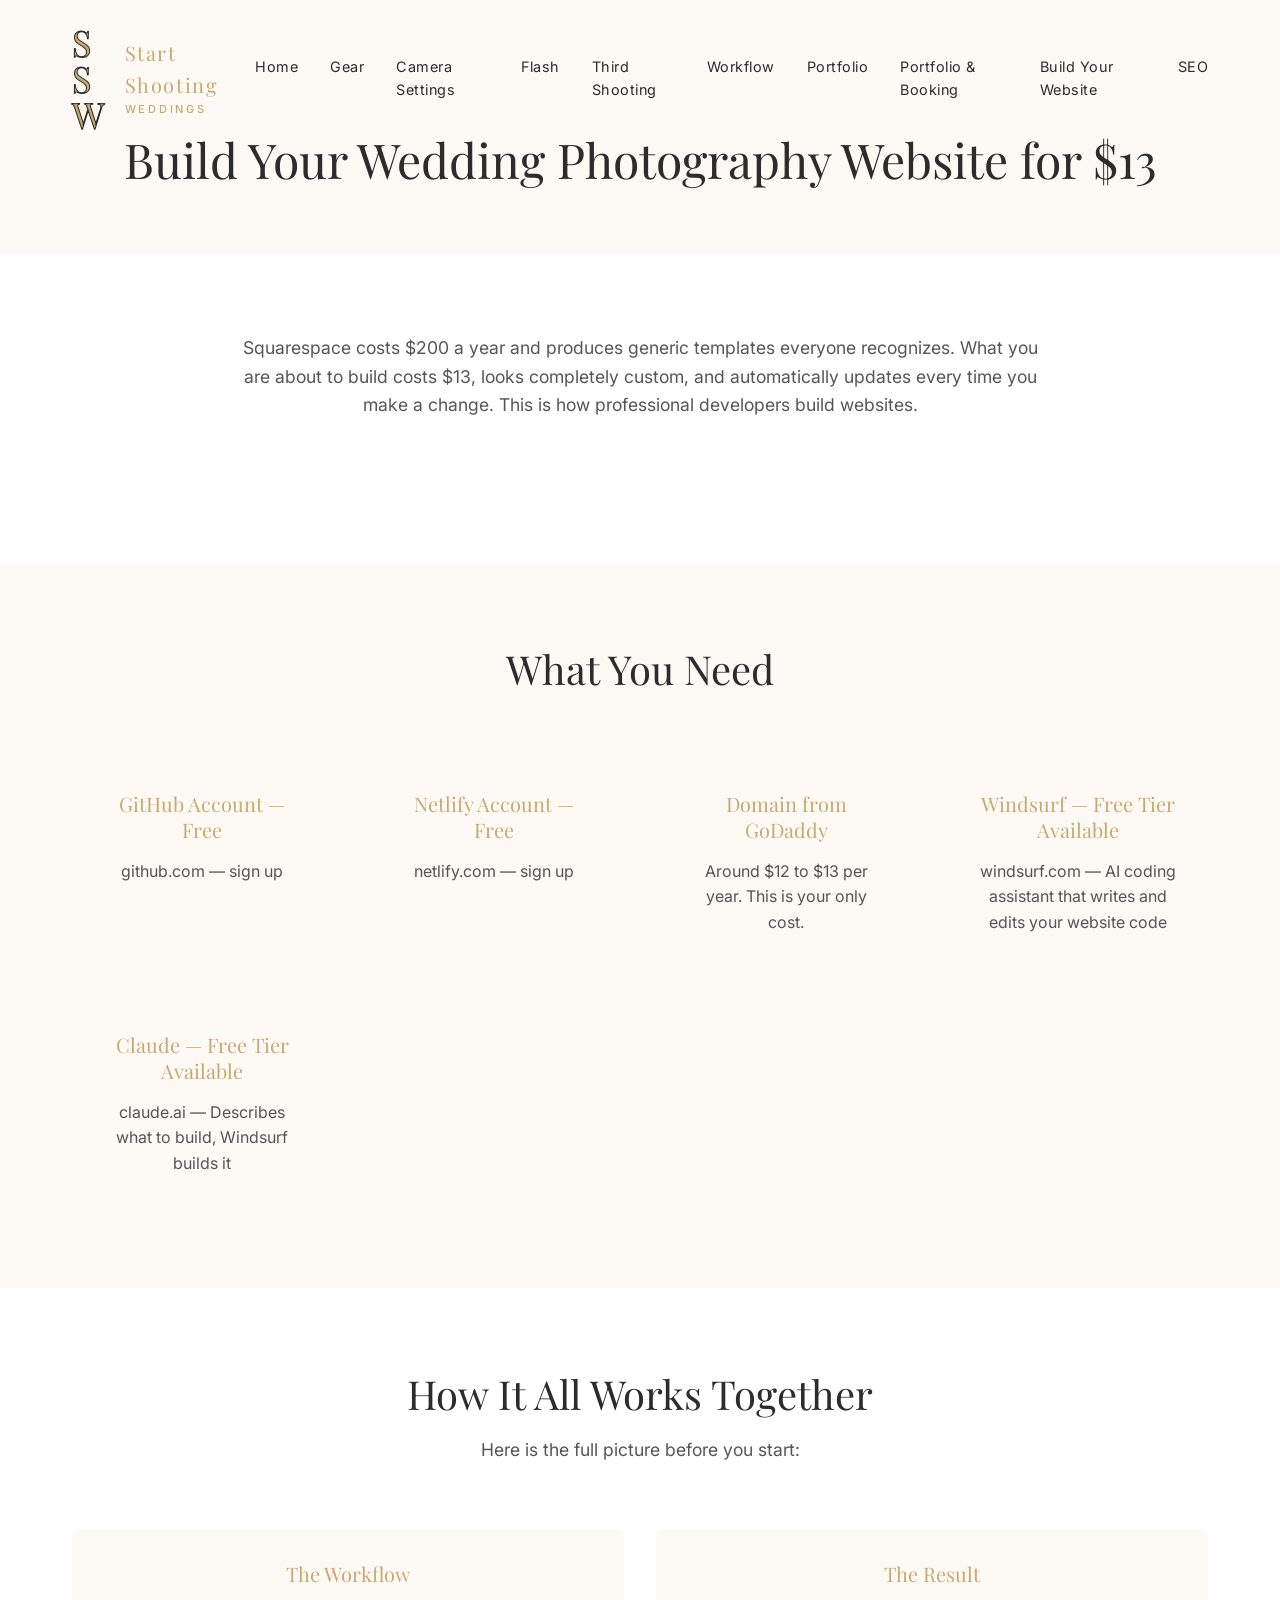
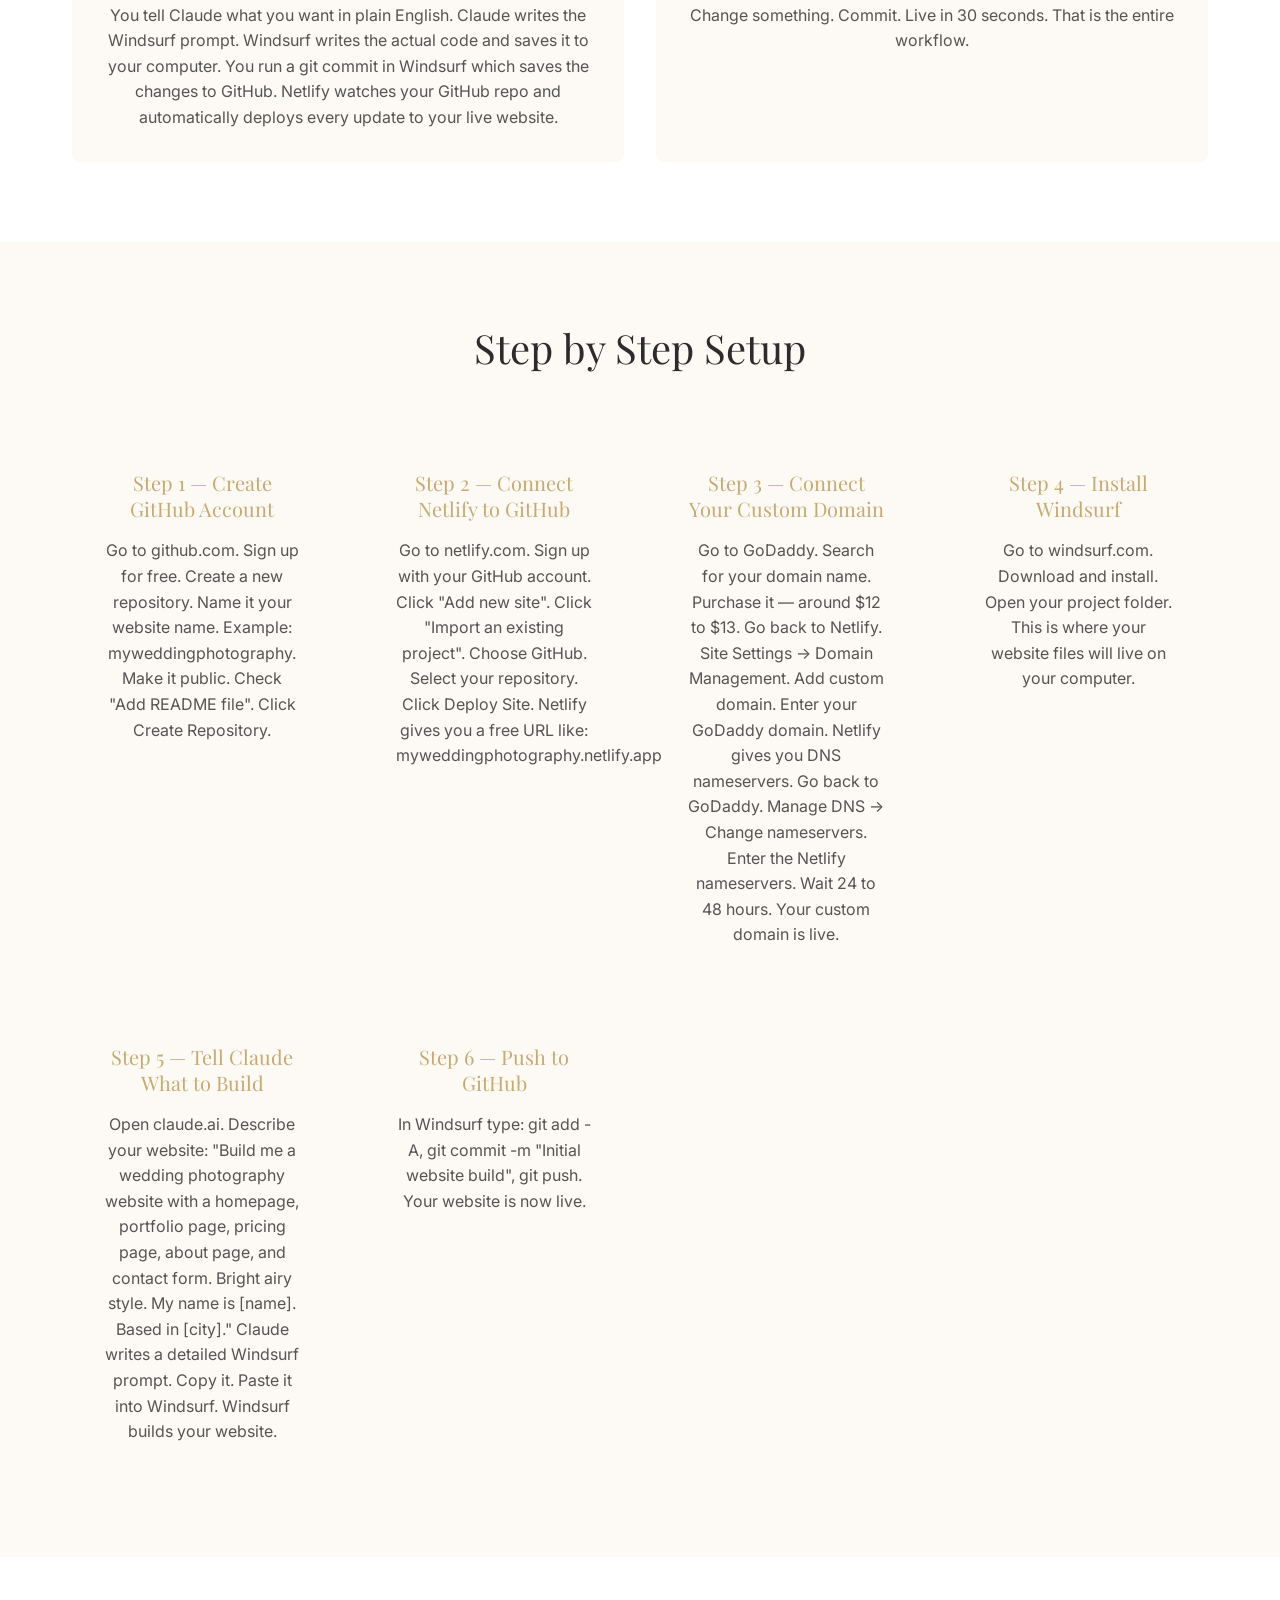
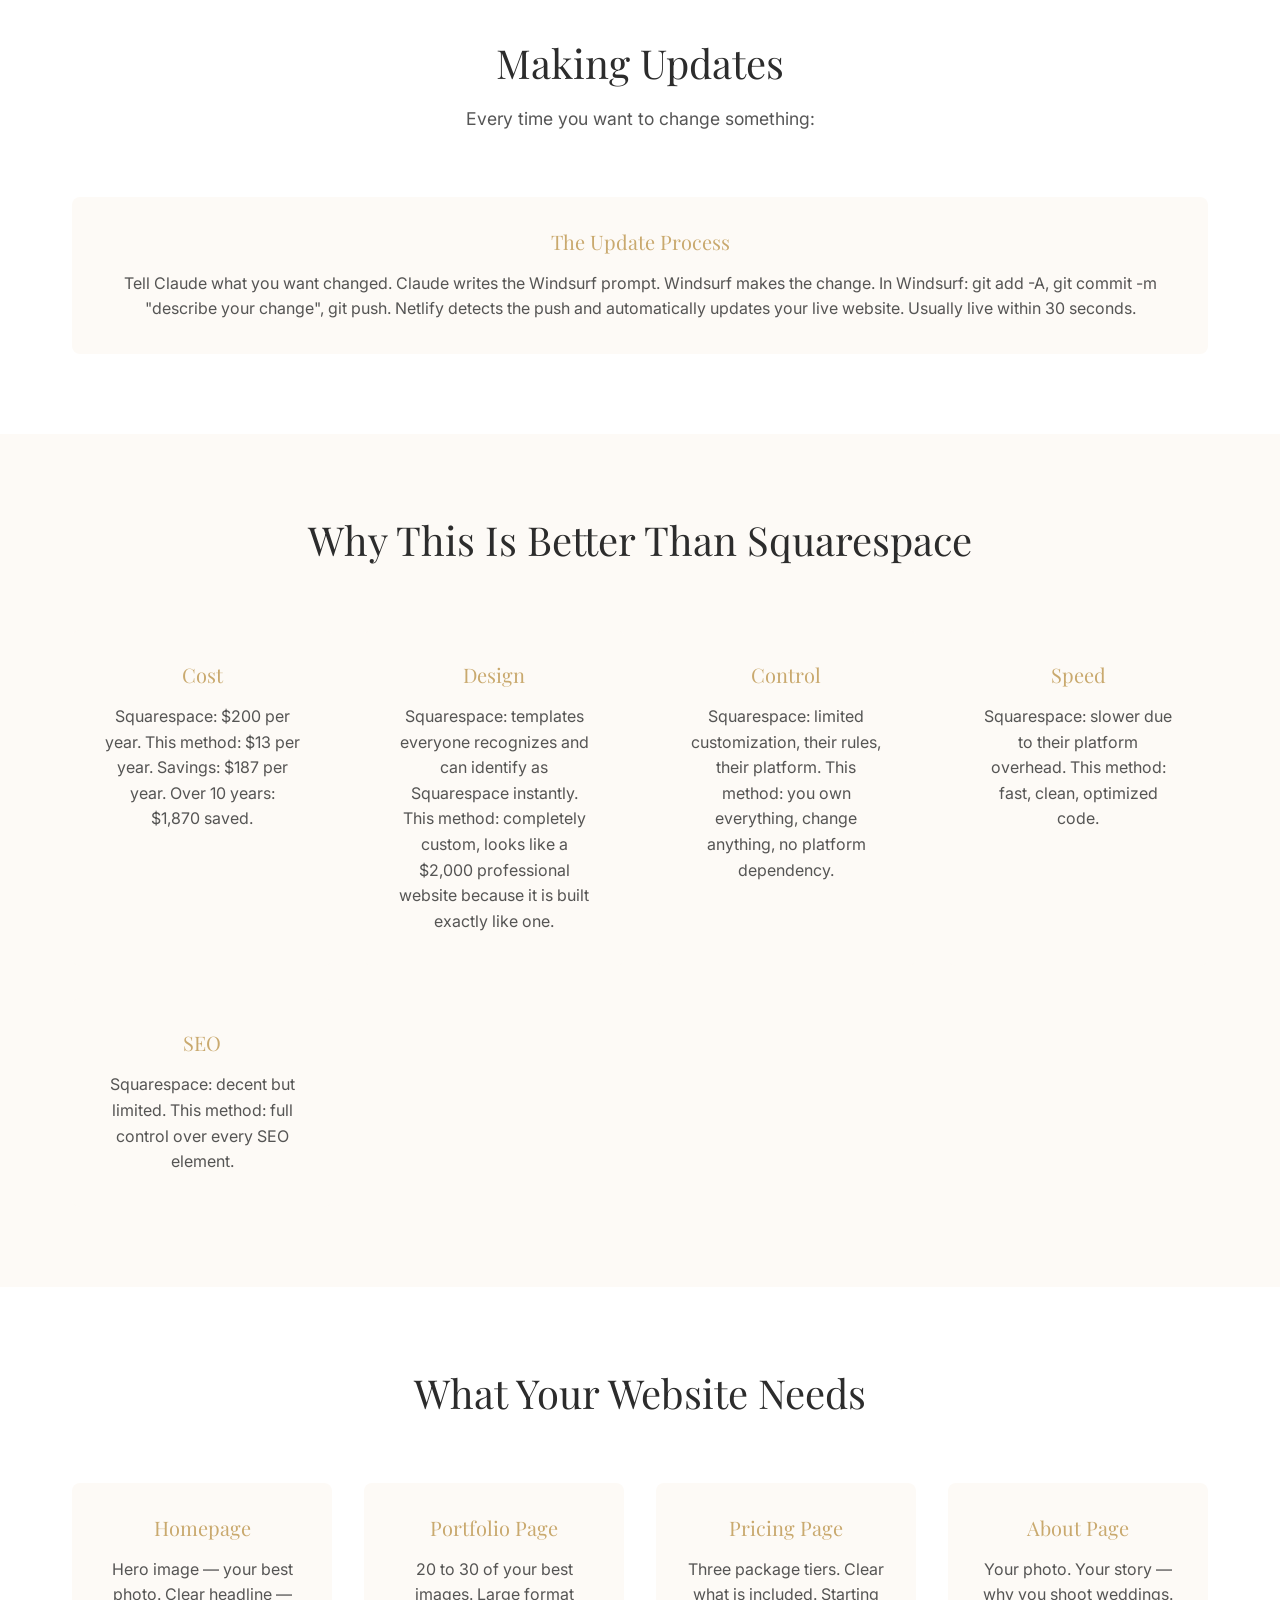
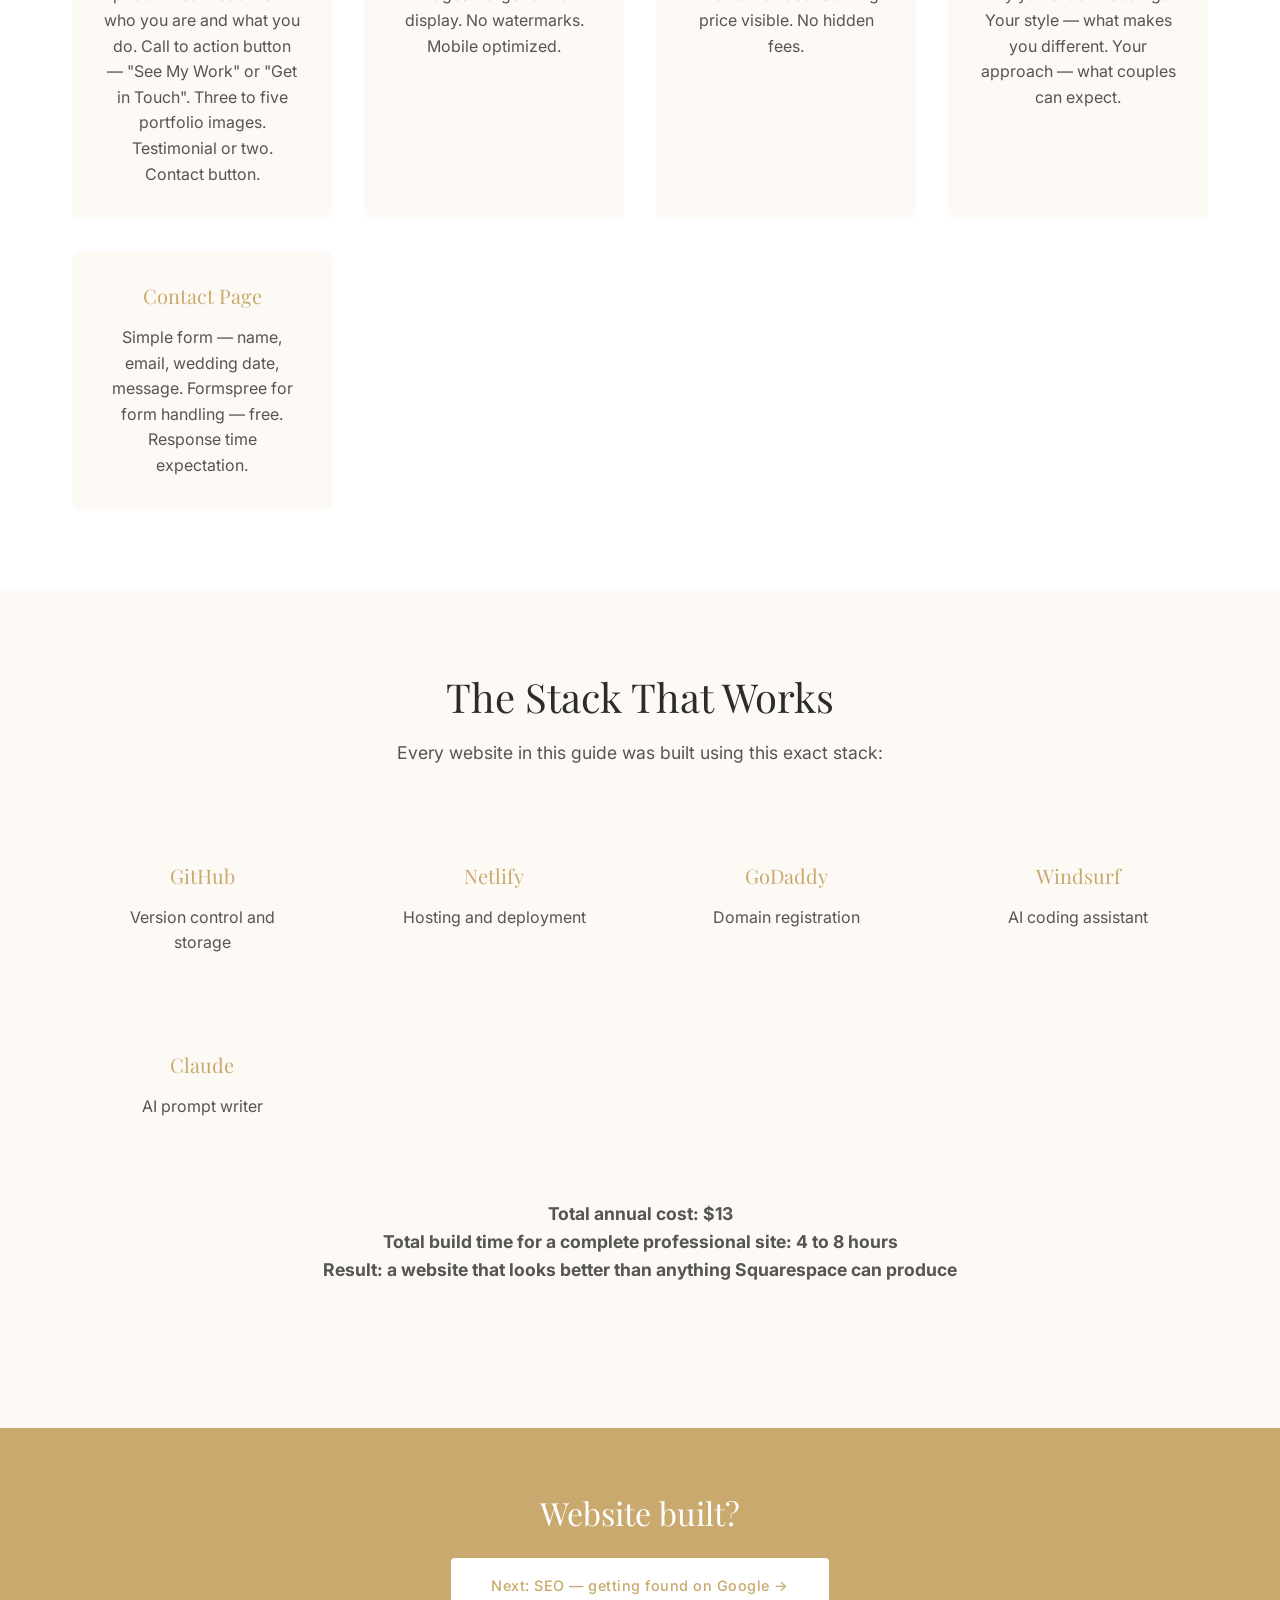
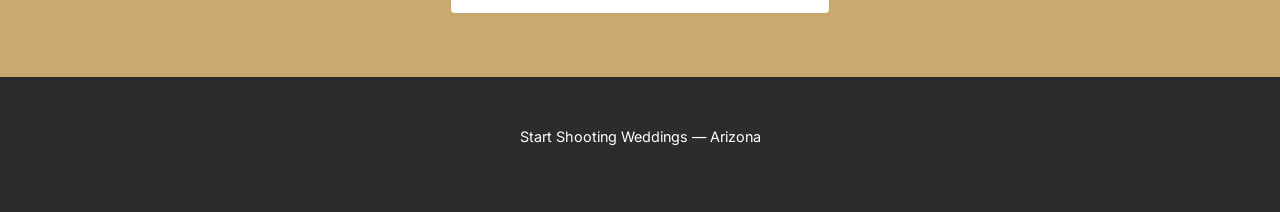
==== build-your-website.html @ 0edfd1d5 "Add build-your-website guide and SEO placeholder, update navigation on all pages" ====
<!DOCTYPE html>
<html lang="en">
<head>
    <meta charset="UTF-8">
    <meta name="viewport" content="width=device-width, initial-scale=1.0">
    <title>Build Your Wedding Photography Website for $13 | Start Shooting Weddings</title>
    <meta name="description" content="Complete guide to building a professional wedding photography website for $13 per year using GitHub, Netlify, and AI tools. No Squarespace or Wix needed.">
    <link rel="stylesheet" href="style.css">
    <link rel="preconnect" href="https://fonts.googleapis.com">
    <link rel="preconnect" href="https://fonts.gstatic.com" crossorigin>
    <link rel="preload" href="https://fonts.googleapis.com/css2?family=Inter:wght@300;400;500;600&family=Playfair+Display:wght@400;500;600;700&display=swap" as="style" onload="this.onload=null;this.rel='stylesheet'">
    <noscript>
    <link href="https://fonts.googleapis.com/css2?family=Inter:wght@300;400;500;600&family=Playfair+Display:wght@400;500;600;700&display=swap" rel="stylesheet">
    </noscript>
</head>
<body>
    <nav class="nav">
        <div class="nav-container">
            <a href="index.html" class="logo">
                <div class="logo-monogram">
                    <span>S</span>
                    <span>S</span>
                    <span>W</span>
                </div>
                <div class="logo-text">
                    <span class="logo-main">Start Shooting</span>
                    <span class="logo-sub">WEDDINGS</span>
                </div>
            </a>
            <div class="nav-links">
                <a href="index.html">Home</a>
                <a href="gear.html">Gear</a>
                <a href="camera-settings.html">Camera Settings</a>
                <a href="flash.html">Flash</a>
                <a href="third-shooting.html">Third Shooting</a>
                <a href="wedding-day-workflow.html">Workflow</a>
                <a href="portfolio.html">Portfolio</a>
                <a href="portfolio-and-booking.html">Portfolio & Booking</a>
                <a href="build-your-website.html">Build Your Website</a>
                <a href="seo.html">SEO</a>
            </div>
            <button class="hamburger" aria-label="Toggle menu">
                <span></span>
                <span></span>
                <span></span>
            </button>
        </div>
    </nav>

    <section class="page-hero">
        <div class="container">
            <h1>Build Your Wedding Photography Website for $13</h1>
        </div>
    </section>

    <section class="content-section">
        <div class="container">
            <div class="section-intro">
                <p>Squarespace costs $200 a year and produces generic templates everyone recognizes. What you are about to build costs $13, looks completely custom, and automatically updates every time you make a change. This is how professional developers build websites.</p>
            </div>
        </div>
    </section>

    <section class="content-section">
        <div class="container">
            <div class="section-intro">
                <h2>What You Need</h2>
            </div>

            <div class="feature-grid">
                <div class="feature-item">
                    <h3>GitHub Account — Free</h3>
                    <p>github.com — sign up</p>
                </div>

                <div class="feature-item">
                    <h3>Netlify Account — Free</h3>
                    <p>netlify.com — sign up</p>
                </div>

                <div class="feature-item">
                    <h3>Domain from GoDaddy</h3>
                    <p>Around $12 to $13 per year. This is your only cost.</p>
                </div>

                <div class="feature-item">
                    <h3>Windsurf — Free Tier Available</h3>
                    <p>windsurf.com — AI coding assistant that writes and edits your website code</p>
                </div>

                <div class="feature-item">
                    <h3>Claude — Free Tier Available</h3>
                    <p>claude.ai — Describes what to build, Windsurf builds it</p>
                </div>
            </div>
        </div>
    </section>

    <section class="content-section">
        <div class="container">
            <div class="section-intro">
                <h2>How It All Works Together</h2>
                <p>Here is the full picture before you start:</p>
            </div>

            <div class="feature-grid">
                <div class="feature-item">
                    <h3>The Workflow</h3>
                    <p>You tell Claude what you want in plain English. Claude writes the Windsurf prompt. Windsurf writes the actual code and saves it to your computer. You run a git commit in Windsurf which saves the changes to GitHub. Netlify watches your GitHub repo and automatically deploys every update to your live website.</p>
                </div>

                <div class="feature-item">
                    <h3>The Result</h3>
                    <p>Change something. Commit. Live in 30 seconds. That is the entire workflow.</p>
                </div>
            </div>
        </div>
    </section>

    <section class="content-section">
        <div class="container">
            <div class="section-intro">
                <h2>Step by Step Setup</h2>
            </div>

            <div class="feature-grid">
                <div class="feature-item">
                    <h3>Step 1 — Create GitHub Account</h3>
                    <p>Go to github.com. Sign up for free. Create a new repository. Name it your website name. Example: myweddingphotography. Make it public. Check "Add README file". Click Create Repository.</p>
                </div>

                <div class="feature-item">
                    <h3>Step 2 — Connect Netlify to GitHub</h3>
                    <p>Go to netlify.com. Sign up with your GitHub account. Click "Add new site". Click "Import an existing project". Choose GitHub. Select your repository. Click Deploy Site. Netlify gives you a free URL like: myweddingphotography.netlify.app</p>
                </div>

                <div class="feature-item">
                    <h3>Step 3 — Connect Your Custom Domain</h3>
                    <p>Go to GoDaddy. Search for your domain name. Purchase it — around $12 to $13. Go back to Netlify. Site Settings → Domain Management. Add custom domain. Enter your GoDaddy domain. Netlify gives you DNS nameservers. Go back to GoDaddy. Manage DNS → Change nameservers. Enter the Netlify nameservers. Wait 24 to 48 hours. Your custom domain is live.</p>
                </div>

                <div class="feature-item">
                    <h3>Step 4 — Install Windsurf</h3>
                    <p>Go to windsurf.com. Download and install. Open your project folder. This is where your website files will live on your computer.</p>
                </div>

                <div class="feature-item">
                    <h3>Step 5 — Tell Claude What to Build</h3>
                    <p>Open claude.ai. Describe your website: "Build me a wedding photography website with a homepage, portfolio page, pricing page, about page, and contact form. Bright airy style. My name is [name]. Based in [city]." Claude writes a detailed Windsurf prompt. Copy it. Paste it into Windsurf. Windsurf builds your website.</p>
                </div>

                <div class="feature-item">
                    <h3>Step 6 — Push to GitHub</h3>
                    <p>In Windsurf type: git add -A, git commit -m "Initial website build", git push. Your website is now live.</p>
                </div>
            </div>
        </div>
    </section>

    <section class="content-section">
        <div class="container">
            <div class="section-intro">
                <h2>Making Updates</h2>
                <p>Every time you want to change something:</p>
            </div>

            <div class="feature-grid">
                <div class="feature-item">
                    <h3>The Update Process</h3>
                    <p>Tell Claude what you want changed. Claude writes the Windsurf prompt. Windsurf makes the change. In Windsurf: git add -A, git commit -m "describe your change", git push. Netlify detects the push and automatically updates your live website. Usually live within 30 seconds.</p>
                </div>
            </div>
        </div>
    </section>

    <section class="content-section">
        <div class="container">
            <div class="section-intro">
                <h2>Why This Is Better Than Squarespace</h2>
            </div>

            <div class="feature-grid">
                <div class="feature-item">
                    <h3>Cost</h3>
                    <p>Squarespace: $200 per year. This method: $13 per year. Savings: $187 per year. Over 10 years: $1,870 saved.</p>
                </div>

                <div class="feature-item">
                    <h3>Design</h3>
                    <p>Squarespace: templates everyone recognizes and can identify as Squarespace instantly. This method: completely custom, looks like a $2,000 professional website because it is built exactly like one.</p>
                </div>

                <div class="feature-item">
                    <h3>Control</h3>
                    <p>Squarespace: limited customization, their rules, their platform. This method: you own everything, change anything, no platform dependency.</p>
                </div>

                <div class="feature-item">
                    <h3>Speed</h3>
                    <p>Squarespace: slower due to their platform overhead. This method: fast, clean, optimized code.</p>
                </div>

                <div class="feature-item">
                    <h3>SEO</h3>
                    <p>Squarespace: decent but limited. This method: full control over every SEO element.</p>
                </div>
            </div>
        </div>
    </section>

    <section class="content-section">
        <div class="container">
            <div class="section-intro">
                <h2>What Your Website Needs</h2>
            </div>

            <div class="feature-grid">
                <div class="feature-item">
                    <h3>Homepage</h3>
                    <p>Hero image — your best photo. Clear headline — who you are and what you do. Call to action button — "See My Work" or "Get in Touch". Three to five portfolio images. Testimonial or two. Contact button.</p>
                </div>

                <div class="feature-item">
                    <h3>Portfolio Page</h3>
                    <p>20 to 30 of your best images. Large format display. No watermarks. Mobile optimized.</p>
                </div>

                <div class="feature-item">
                    <h3>Pricing Page</h3>
                    <p>Three package tiers. Clear what is included. Starting price visible. No hidden fees.</p>
                </div>

                <div class="feature-item">
                    <h3>About Page</h3>
                    <p>Your photo. Your story — why you shoot weddings. Your style — what makes you different. Your approach — what couples can expect.</p>
                </div>

                <div class="feature-item">
                    <h3>Contact Page</h3>
                    <p>Simple form — name, email, wedding date, message. Formspree for form handling — free. Response time expectation.</p>
                </div>
            </div>
        </div>
    </section>

    <section class="content-section">
        <div class="container">
            <div class="section-intro">
                <h2>The Stack That Works</h2>
                <p>Every website in this guide was built using this exact stack:</p>
            </div>

            <div class="feature-grid">
                <div class="feature-item">
                    <h3>GitHub</h3>
                    <p>Version control and storage</p>
                </div>

                <div class="feature-item">
                    <h3>Netlify</h3>
                    <p>Hosting and deployment</p>
                </div>

                <div class="feature-item">
                    <h3>GoDaddy</h3>
                    <p>Domain registration</p>
                </div>

                <div class="feature-item">
                    <h3>Windsurf</h3>
                    <p>AI coding assistant</p>
                </div>

                <div class="feature-item">
                    <h3>Claude</h3>
                    <p>AI prompt writer</p>
                </div>
            </div>

            <div class="section-intro" style="margin-top: 3rem;">
                <p style="text-align: center; font-size: 1.1rem;"><strong>Total annual cost: $13</strong></p>
                <p style="text-align: center; font-size: 1.1rem;"><strong>Total build time for a complete professional site: 4 to 8 hours</strong></p>
                <p style="text-align: center; font-size: 1.1rem;"><strong>Result: a website that looks better than anything Squarespace can produce</strong></p>
            </div>
        </div>
    </section>

    <section class="cta-section">
        <div class="container">
            <h2>Website built?</h2>
            <a href="seo.html" class="btn btn-primary">Next: SEO — getting found on Google →</a>
        </div>
    </section>

    <footer class="footer">
        <div class="container">
            <p>Start Shooting Weddings &mdash; Arizona</p>
        </div>
    </footer>

    <script>
        window.addEventListener('scroll', function() {
            const nav = document.querySelector('.nav');
            if (window.scrollY > 50) {
                nav.classList.add('nav-scrolled');
            } else {
                nav.classList.remove('nav-scrolled');
            }
        });

        // Hamburger menu toggle
        const hamburger = document.querySelector('.hamburger');
        const navLinks = document.querySelector('.nav-links');

        if (hamburger) {
            hamburger.addEventListener('click', function() {
                hamburger.classList.toggle('active');
                navLinks.classList.toggle('active');
            });

            // Close menu when clicking a link
            navLinks.querySelectorAll('a').forEach(link => {
                link.addEventListener('click', () => {
                    hamburger.classList.remove('active');
                    navLinks.classList.remove('active');
                });
            });
        }
    </script>
</body>
</html>
---- style.css ----
/* Reset and Base Styles */
* {
    margin: 0;
    padding: 0;
    box-sizing: border-box;
}

:root {
    --bg-color: #FDFAF6;
    --text-color: #2C2C2C;
    --accent-color: #C9A96E;
    --secondary-color: #E8E0D5;
    --white: #FFFFFF;
}

body {
    font-family: 'Inter', sans-serif;
    background-color: var(--bg-color);
    color: var(--text-color);
    line-height: 1.6;
}

h1, h2, h3, h4, h5, h6 {
    font-family: 'Playfair Display', serif;
    font-weight: 400;
    line-height: 1.3;
}

a {
    text-decoration: none;
    color: inherit;
    transition: color 0.3s ease;
}

.container {
    max-width: 1200px;
    margin: 0 auto;
    padding: 0 2rem;
}

img {
    max-width: 100%;
    height: auto;
}

/* Navigation */
.nav {
    position: fixed;
    top: 0;
    left: 0;
    right: 0;
    z-index: 1000;
    transition: background-color 0.3s ease, box-shadow 0.3s ease;
}

.nav-container {
    max-width: 1200px;
    margin: 0 auto;
    padding: 1.5rem 2rem;
    display: flex;
    justify-content: space-between;
    align-items: center;
}

.logo {
    font-family: 'Playfair Display', serif;
    font-size: 1.5rem;
    font-weight: 500;
    color: #A8A8A8;
    display: flex;
    align-items: center;
    gap: 1rem;
}

.logo-monogram {
    font-family: 'Playfair Display', serif;
    font-size: 36px;
    color: var(--accent-color);
    letter-spacing: 0.1em;
    -webkit-text-stroke: 1px #2C2C2C;
    text-stroke: 1px #2C2C2C;
    display: flex;
    flex-direction: column;
    line-height: 1;
    font-weight: 400;
}

.logo-text {
    display: flex;
    flex-direction: column;
}

.logo-main {
    font-family: 'Playfair Display', serif;
    font-size: 20px;
    color: var(--accent-color);
    font-weight: 400;
    letter-spacing: 0.08em;
}

.logo-sub {
    font-family: 'Inter', sans-serif;
    font-size: 11px;
    color: #C9A96E;
    letter-spacing: 0.25em;
    text-transform: uppercase;
}

.nav-scrolled .logo {
    color: var(--text-color);
}

.nav-links {
    display: flex;
    gap: 2rem;
}

.hamburger {
    display: none;
    flex-direction: column;
    background: none;
    border: none;
    cursor: pointer;
    padding: 0.5rem;
    z-index: 1001;
    position: fixed;
    top: 1.5rem;
    right: 2rem;
}

.hamburger span {
    width: 25px;
    height: 3px;
    background-color: var(--accent-color);
    margin: 3px 0;
    transition: all 0.3s ease;
    border-radius: 3px;
}

.hamburger.active span:nth-child(1) {
    transform: rotate(45deg) translate(5px, 5px);
}

.hamburger.active span:nth-child(2) {
    opacity: 0;
}

.hamburger.active span:nth-child(3) {
    transform: rotate(-45deg) translate(7px, -6px);
}

/* Mobile Navigation */
@media (max-width: 968px) {
    .hamburger {
        display: flex;
    }

    .nav-links {
        position: fixed;
        top: 0;
        right: -100%;
        width: 80%;
        max-width: 400px;
        height: 100vh;
        background-color: var(--white);
        flex-direction: column;
        padding: 6rem 2rem 2rem;
        gap: 1.5rem;
        transition: right 0.3s ease;
        box-shadow: -5px 0 15px rgba(0, 0, 0, 0.1);
        z-index: 1000;
    }

    .nav-links.active {
        right: 0;
    }

    .nav-links a {
        font-size: 1.2rem;
        color: var(--text-color);
    }

    .nav-links a:hover {
        color: var(--accent-color);
    }
}

.nav-links a {
    font-family: 'Inter', sans-serif;
    font-size: 0.9rem;
    font-weight: 400;
    color: var(--text-color);
    letter-spacing: 0.5px;
}

.nav-scrolled .nav-links a {
    color: var(--text-color);
}

.nav-scrolled {
    background-color: var(--white);
    box-shadow: 0 2px 10px rgba(0, 0, 0, 0.05);
}

/* Page Hero */
.page-hero {
    padding: 8rem 0 4rem;
    background-color: var(--bg-color);
    text-align: center;
}

.page-hero h1 {
    font-size: 3rem;
    color: var(--text-color);
}

/* Hero Section (Landing Page) */
.hero {
    padding: 10rem 0 6rem;
    background-color: var(--bg-color);
    text-align: center;
    position: relative;
    min-height: 80vh;
    display: flex;
    align-items: center;
}

.hero-background {
    position: absolute;
    top: 0;
    left: 0;
    right: 0;
    bottom: 0;
    background-image: url('facepalmweddingpic.jpg');
    background-size: cover;
    background-position: center;
    background-repeat: no-repeat;
    z-index: 0;
}

.hero-background::after {
    content: '';
    position: absolute;
    top: 0;
    left: 0;
    right: 0;
    bottom: 0;
    background: linear-gradient(to bottom, rgba(253, 250, 246, 0.4), rgba(253, 250, 246, 0.3));
}

.hero .container {
    position: relative;
    z-index: 1;
}

.hero h1 {
    font-size: 4rem;
    color: var(--text-color);
    margin-bottom: 1.5rem;
}

.hero-subtitle {
    font-size: 1.25rem;
    color: var(--text-color);
    margin-bottom: 2rem;
    opacity: 0.8;
}

.hero-cta {
    margin-top: 2rem;
}

/* Content Section */
.content-section {
    padding: 5rem 0;
    background-color: var(--white);
}

.content-section:nth-child(even) {
    background-color: var(--bg-color);
}

.section-intro {
    text-align: center;
    max-width: 800px;
    margin: 0 auto 4rem;
}

.section-intro h2 {
    font-size: 2.5rem;
    color: var(--text-color);
    margin-bottom: 1rem;
}

.section-intro p {
    font-size: 1.1rem;
    color: var(--text-color);
    opacity: 0.8;
}

/* Guide Steps */
.guide-steps {
    display: grid;
    grid-template-columns: repeat(auto-fit, minmax(300px, 1fr));
    gap: 2rem;
    max-width: 1200px;
    margin: 0 auto;
}

.guide-step {
    background-color: var(--bg-color);
    padding: 2rem;
    border-radius: 8px;
    transition: transform 0.3s ease, box-shadow 0.3s ease;
}

.guide-step:hover {
    transform: translateY(-5px);
    box-shadow: 0 5px 20px rgba(0, 0, 0, 0.1);
}

.step-number {
    font-family: 'Playfair Display', serif;
    font-size: 3rem;
    color: var(--accent-color);
    margin-bottom: 1rem;
    opacity: 0.3;
}

.guide-step h3 {
    font-size: 1.5rem;
    color: var(--text-color);
    margin-bottom: 1rem;
}

.guide-step h3 a {
    color: var(--text-color);
    transition: color 0.3s ease;
}

.guide-step h3 a:hover {
    color: var(--accent-color);
}

.guide-step p {
    font-size: 1rem;
    color: var(--text-color);
    opacity: 0.8;
    line-height: 1.6;
}

/* Feature Grid */
.feature-grid {
    display: grid;
    grid-template-columns: repeat(auto-fit, minmax(250px, 1fr));
    gap: 2rem;
    max-width: 1200px;
    margin: 0 auto;
}

.feature-item {
    background-color: var(--bg-color);
    padding: 2rem;
    border-radius: 8px;
    text-align: center;
}

.feature-item h3 {
    font-size: 1.25rem;
    color: var(--accent-color);
    margin-bottom: 1rem;
}

.feature-item p {
    font-size: 1rem;
    color: var(--text-color);
    opacity: 0.8;
    line-height: 1.6;
}

/* Gear Section */
.gear-section {
    padding: 4rem 0;
    background-color: var(--bg-color);
}

.gear-intro {
    text-align: center;
    max-width: 800px;
    margin: 0 auto 4rem;
}

.gear-intro h1 {
    font-size: 2.5rem;
    margin-bottom: 1.5rem;
    color: var(--text-color);
}

.gear-intro p {
    font-size: 1.1rem;
    line-height: 1.8;
    color: var(--text-color);
}

.gear-category {
    background-color: var(--white);
    padding: 3rem;
    border-radius: 8px;
    box-shadow: 0 2px 10px rgba(0, 0, 0, 0.05);
    margin-bottom: 3rem;
}

.gear-category h2 {
    font-size: 1.75rem;
    margin-bottom: 2rem;
    color: var(--accent-color);
    border-bottom: 2px solid var(--secondary-color);
    padding-bottom: 1rem;
}

.gear-item {
    margin-bottom: 2rem;
    padding-bottom: 2rem;
    border-bottom: 1px solid var(--secondary-color);
}

.gear-item:last-child {
    border-bottom: none;
    margin-bottom: 0;
    padding-bottom: 0;
}

.gear-item h3 {
    font-size: 1.25rem;
    margin-bottom: 0.5rem;
    color: var(--text-color);
}

.gear-item .price {
    font-size: 1rem;
    color: var(--accent-color);
    font-weight: 500;
    margin-bottom: 1rem;
}

.gear-item p {
    font-size: 1rem;
    line-height: 1.8;
    color: var(--text-color);
    margin-bottom: 0.5rem;
}

.gear-item a {
    color: var(--accent-color);
    text-decoration: underline;
}

.gear-item a:hover {
    color: #b8985e;
}

/* Product Card */
.product-card {
    display: flex;
    gap: 2rem;
    margin-bottom: 2rem;
    padding-bottom: 2rem;
    border-bottom: 1px solid var(--secondary-color);
}

.product-card:last-child {
    border-bottom: none;
    margin-bottom: 0;
    padding-bottom: 0;
}

.product-image {
    flex: 0 0 200px;
}

.product-image img {
    width: 100%;
    height: auto;
    border-radius: 4px;
    object-fit: cover;
}

.product-info {
    flex: 1;
}

.product-info h3 {
    font-size: 1.25rem;
    margin-bottom: 0.5rem;
    color: var(--text-color);
}

.product-info .price {
    font-size: 1.1rem;
    color: var(--accent-color);
    font-weight: 500;
    margin-bottom: 1rem;
}

.product-info p {
    font-size: 1rem;
    line-height: 1.8;
    color: var(--text-color);
    margin-bottom: 1rem;
}

.buy-buttons {
    display: flex;
    gap: 1rem;
    flex-wrap: wrap;
}

.btn-used {
    background-color: var(--accent-color);
    color: var(--white);
    padding: 0.75rem 1.5rem;
    border-radius: 4px;
    text-decoration: none;
    font-family: 'Inter', sans-serif;
    font-size: 0.9rem;
    font-weight: 500;
    transition: background-color 0.3s ease;
}

.btn-used:hover {
    background-color: #b8985e;
}

.btn-amazon {
    background-color: var(--secondary-color);
    color: var(--text-color);
    padding: 0.75rem 1.5rem;
    border-radius: 4px;
    text-decoration: none;
    font-family: 'Inter', sans-serif;
    font-size: 0.9rem;
    font-weight: 500;
    transition: background-color 0.3s ease;
}

.btn-amazon:hover {
    background-color: #d8d0c5;
}

.btn-bh {
    background-color: var(--secondary-color);
    color: var(--text-color);
    padding: 0.75rem 1.5rem;
    border-radius: 4px;
    text-decoration: none;
    font-family: 'Inter', sans-serif;
    font-size: 0.9rem;
    font-weight: 500;
    transition: background-color 0.3s ease;
}

.btn-bh:hover {
    background-color: #d8d0c5;
}

.btn-ebay {
    background-color: var(--secondary-color);
    color: var(--text-color);
    padding: 0.75rem 1.5rem;
    border-radius: 4px;
    text-decoration: none;
    font-family: 'Inter', sans-serif;
    font-size: 0.9rem;
    font-weight: 500;
    transition: background-color 0.3s ease;
}

.btn-ebay:hover {
    background-color: #d8d0c5;
}

@media (max-width: 640px) {
    .product-card {
        flex-direction: column;
    }

    .product-image {
        flex: 0 0 auto;
    }
}

.callout-box {
    background-color: var(--secondary-color);
    padding: 2rem;
    border-radius: 8px;
    margin: 3rem 0;
    text-align: center;
}

.callout-box h3 {
    font-size: 1.5rem;
    margin-bottom: 1rem;
    color: var(--text-color);
}

.callout-box p {
    font-size: 1rem;
    line-height: 1.8;
    color: var(--text-color);
    margin-bottom: 0.5rem;
}

.callout-box a {
    color: var(--accent-color);
    text-decoration: underline;
}

.callout-box a:hover {
    color: #b8985e;
}

/* Buttons */
.btn {
    display: inline-block;
    padding: 1rem 2.5rem;
    font-family: 'Inter', sans-serif;
    font-size: 0.9rem;
    font-weight: 500;
    letter-spacing: 0.5px;
    border-radius: 4px;
    transition: all 0.3s ease;
    cursor: pointer;
    border: none;
}

.btn-primary {
    background-color: var(--accent-color);
    color: var(--white);
}

.btn-primary:hover {
    background-color: #b8985e;
}

.btn-secondary {
    background-color: transparent;
    color: var(--accent-color);
    border: 1px solid var(--accent-color);
}

.btn-secondary:hover {
    background-color: var(--accent-color);
    color: var(--white);
}

/* CTA Section */
.cta-section {
    padding: 4rem 0;
    background-color: var(--accent-color);
    text-align: center;
}

.cta-section h2 {
    font-size: 2rem;
    color: var(--white);
    margin-bottom: 1.5rem;
}

.cta-section .btn-primary {
    background-color: var(--white);
    color: var(--accent-color);
}

.cta-section .btn-primary:hover {
    background-color: var(--secondary-color);
}

/* Footer */
.footer {
    background-color: var(--text-color);
    color: var(--white);
    padding: 3rem 0;
    text-align: center;
}

.footer p {
    font-size: 0.9rem;
    margin-bottom: 1rem;
}

.footer-links {
    display: flex;
    justify-content: center;
    gap: 2rem;
    flex-wrap: wrap;
}

.footer-links a {
    font-size: 0.9rem;
    color: var(--secondary-color);
    white-space: nowrap;
}

.footer-links a:hover {
    color: var(--accent-color);
}

/* Responsive Design */
@media (max-width: 968px) {
    .page-hero h1 {
        font-size: 2.5rem;
    }

    .gear-intro h1 {
        font-size: 2rem;
    }

    .nav-links {
        gap: 1rem;
    }

    .logo-monogram {
        font-size: 28px;
    }

    .logo-main {
        font-size: 16px;
    }

    .logo-sub {
        font-size: 9px;
    }
}

@media (max-width: 640px) {
    .page-hero h1 {
        font-size: 2rem;
    }

    .gear-category {
        padding: 2rem;
    }

    .nav-container {
        flex-direction: column;
        gap: 1rem;
    }
}
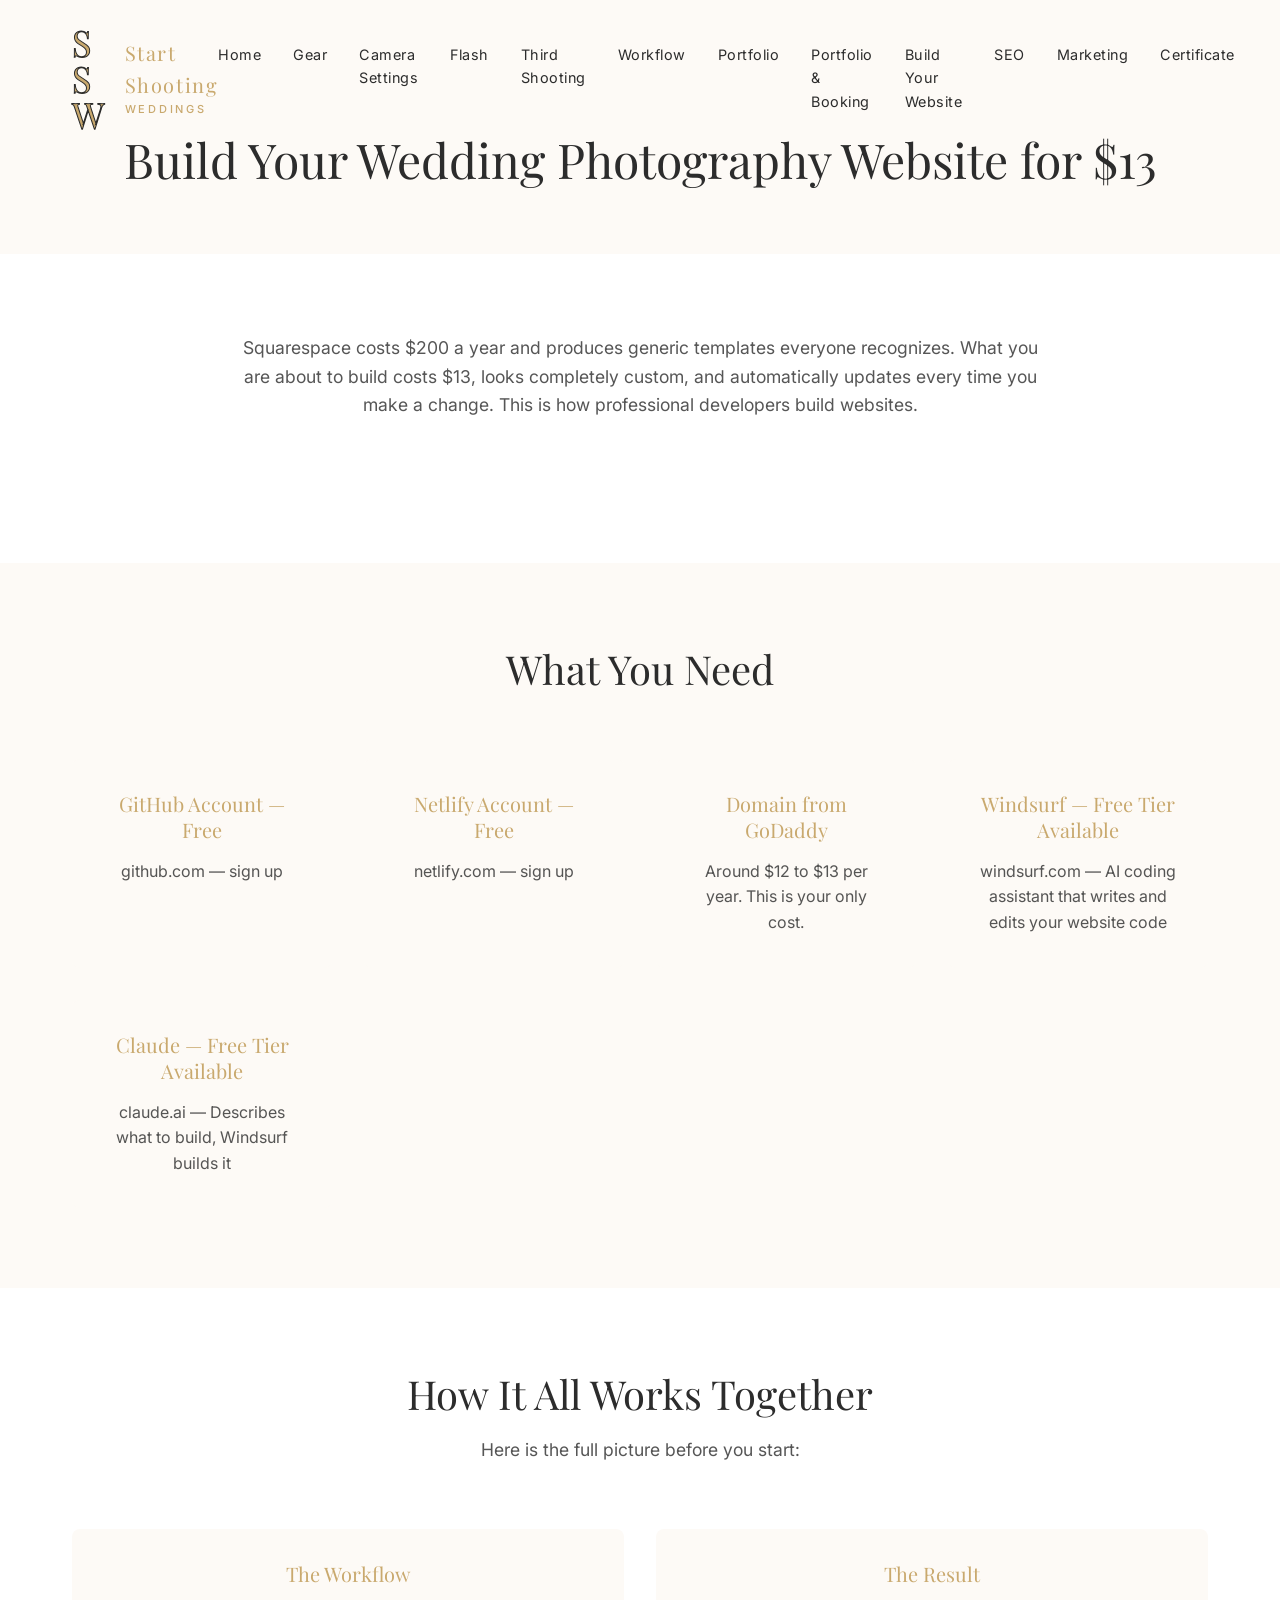
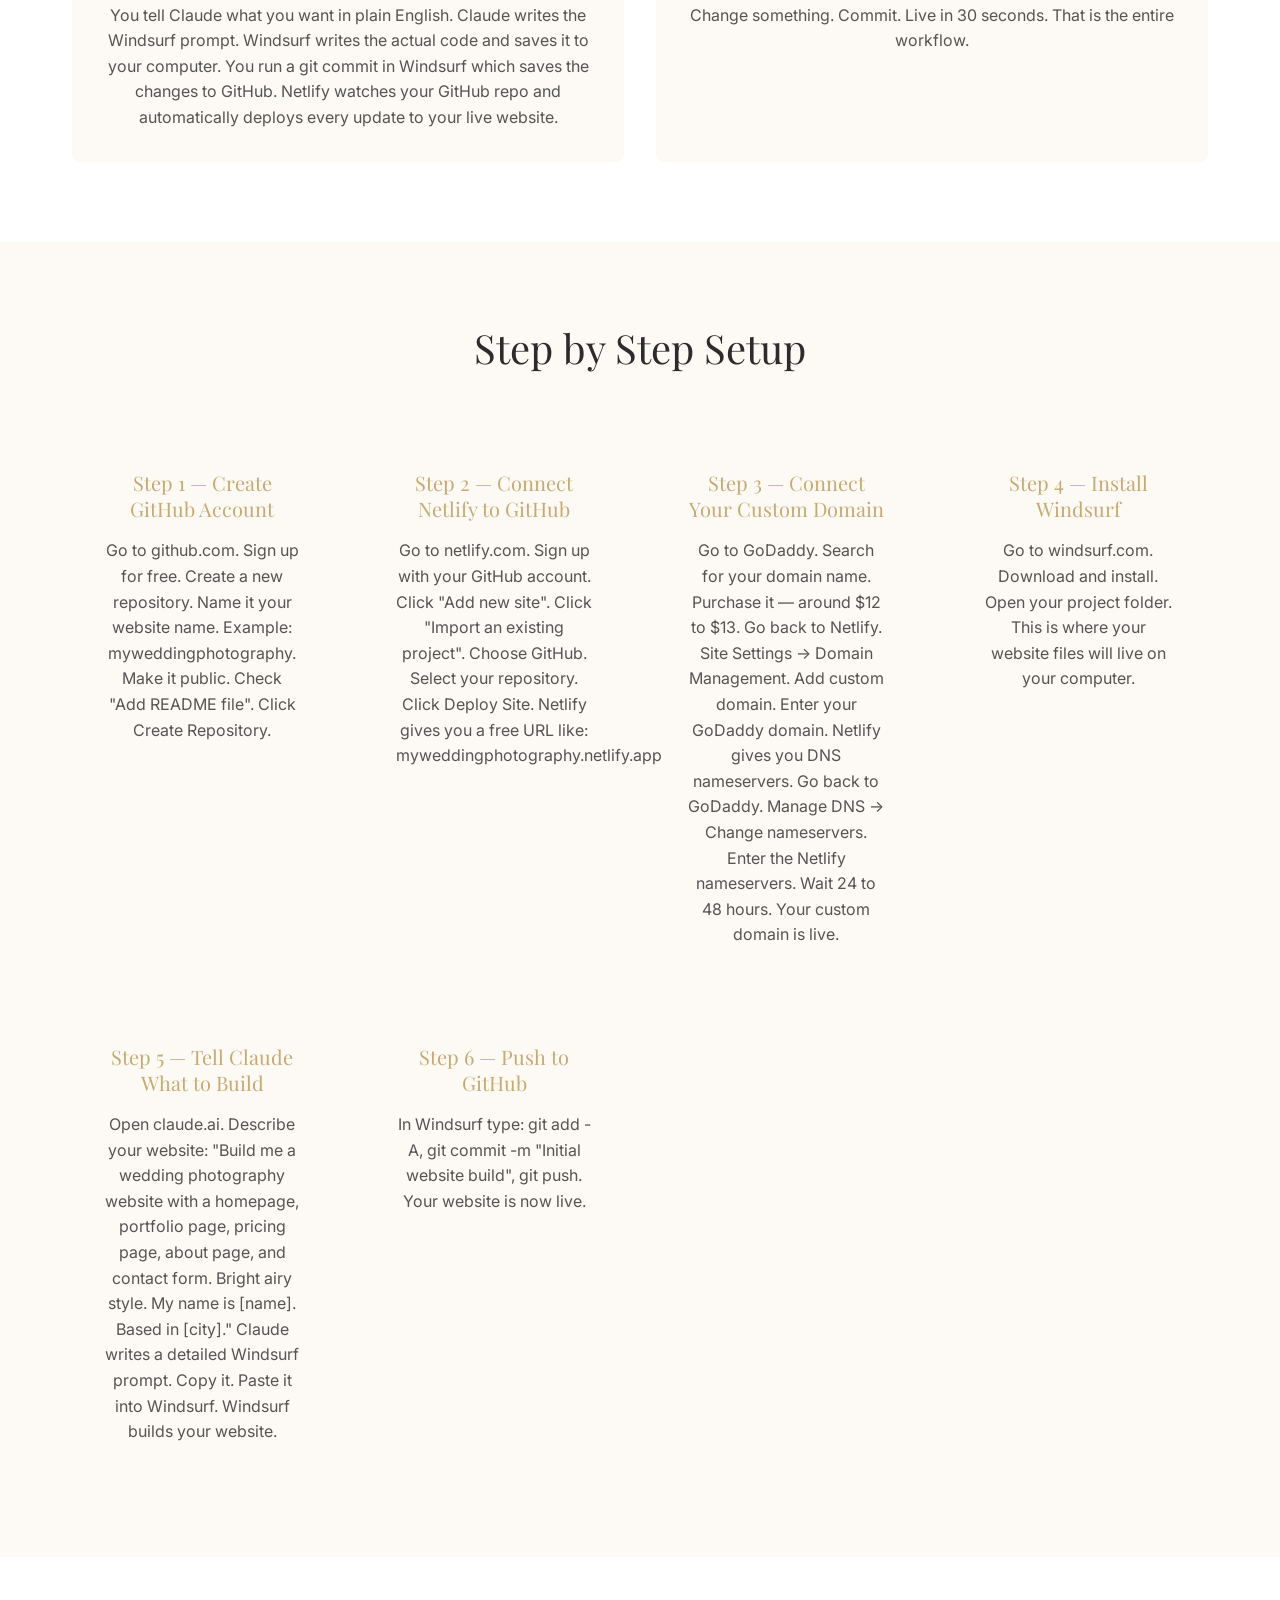
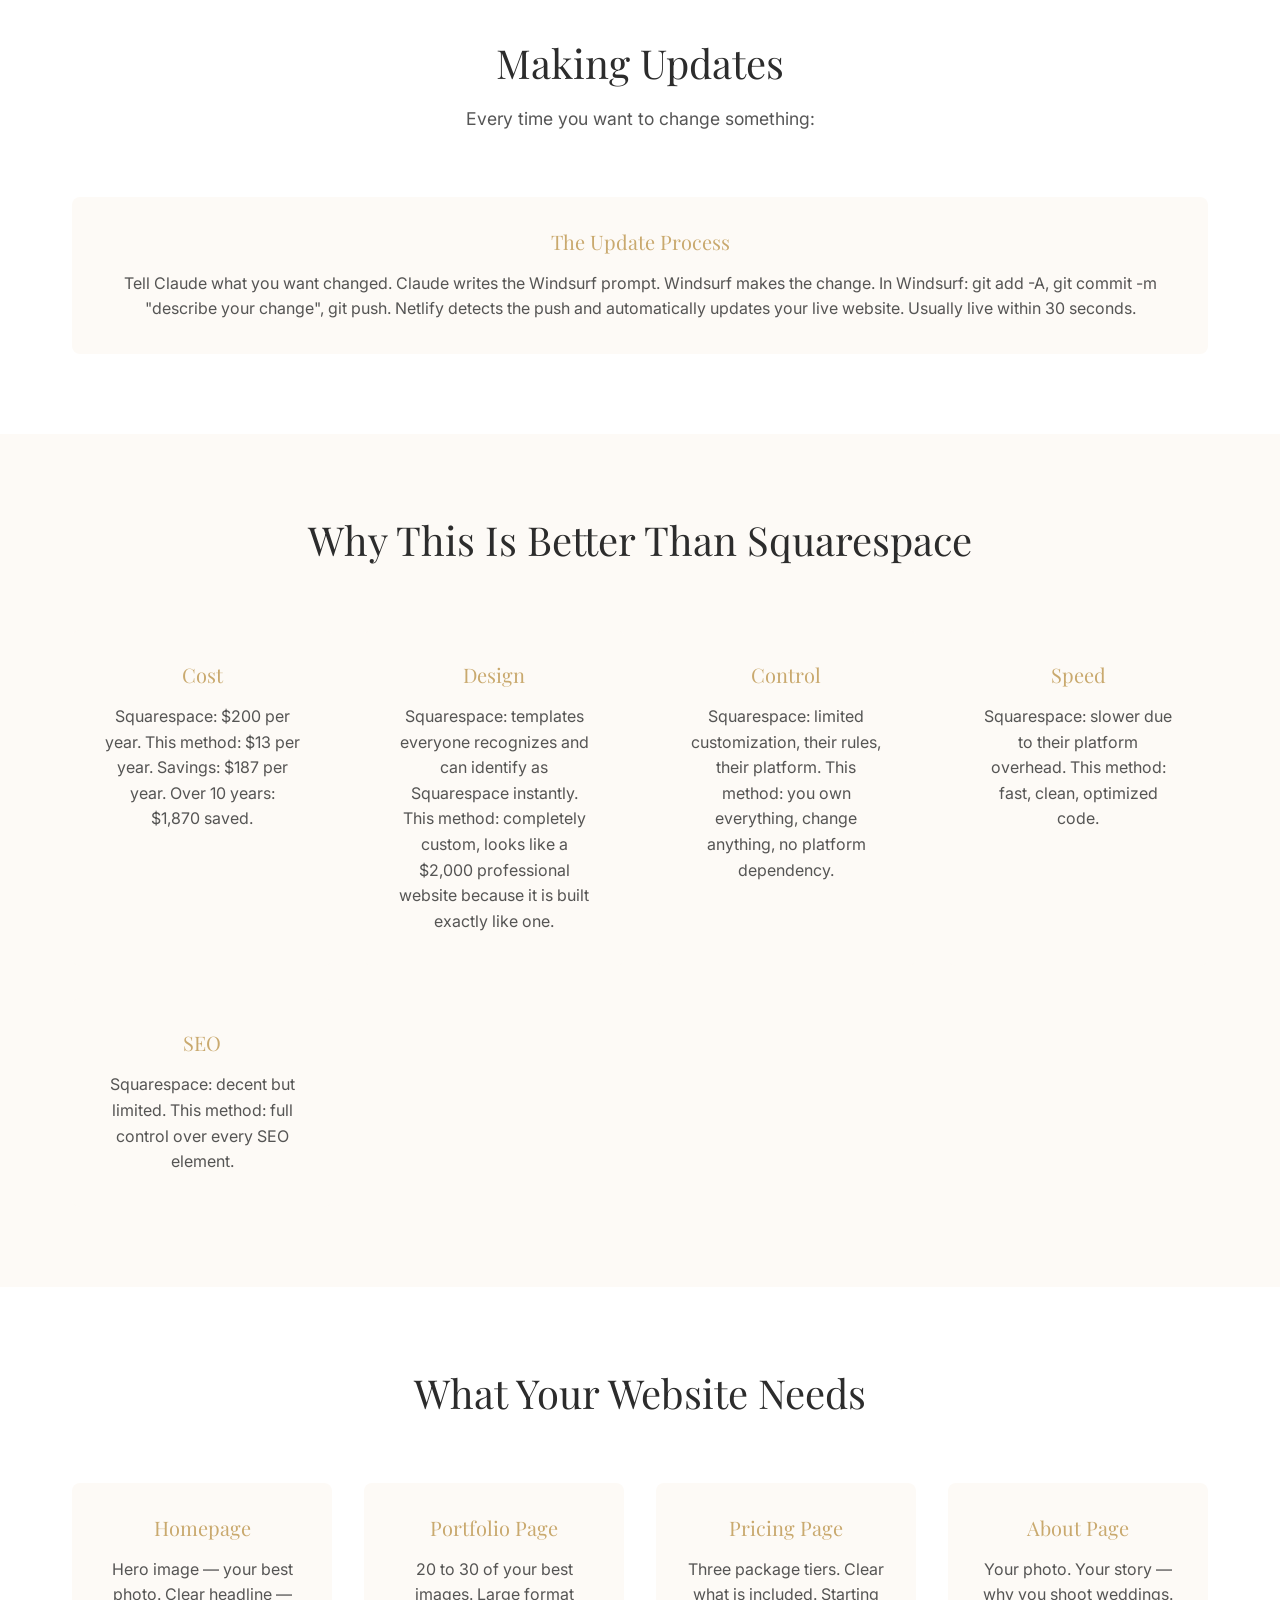
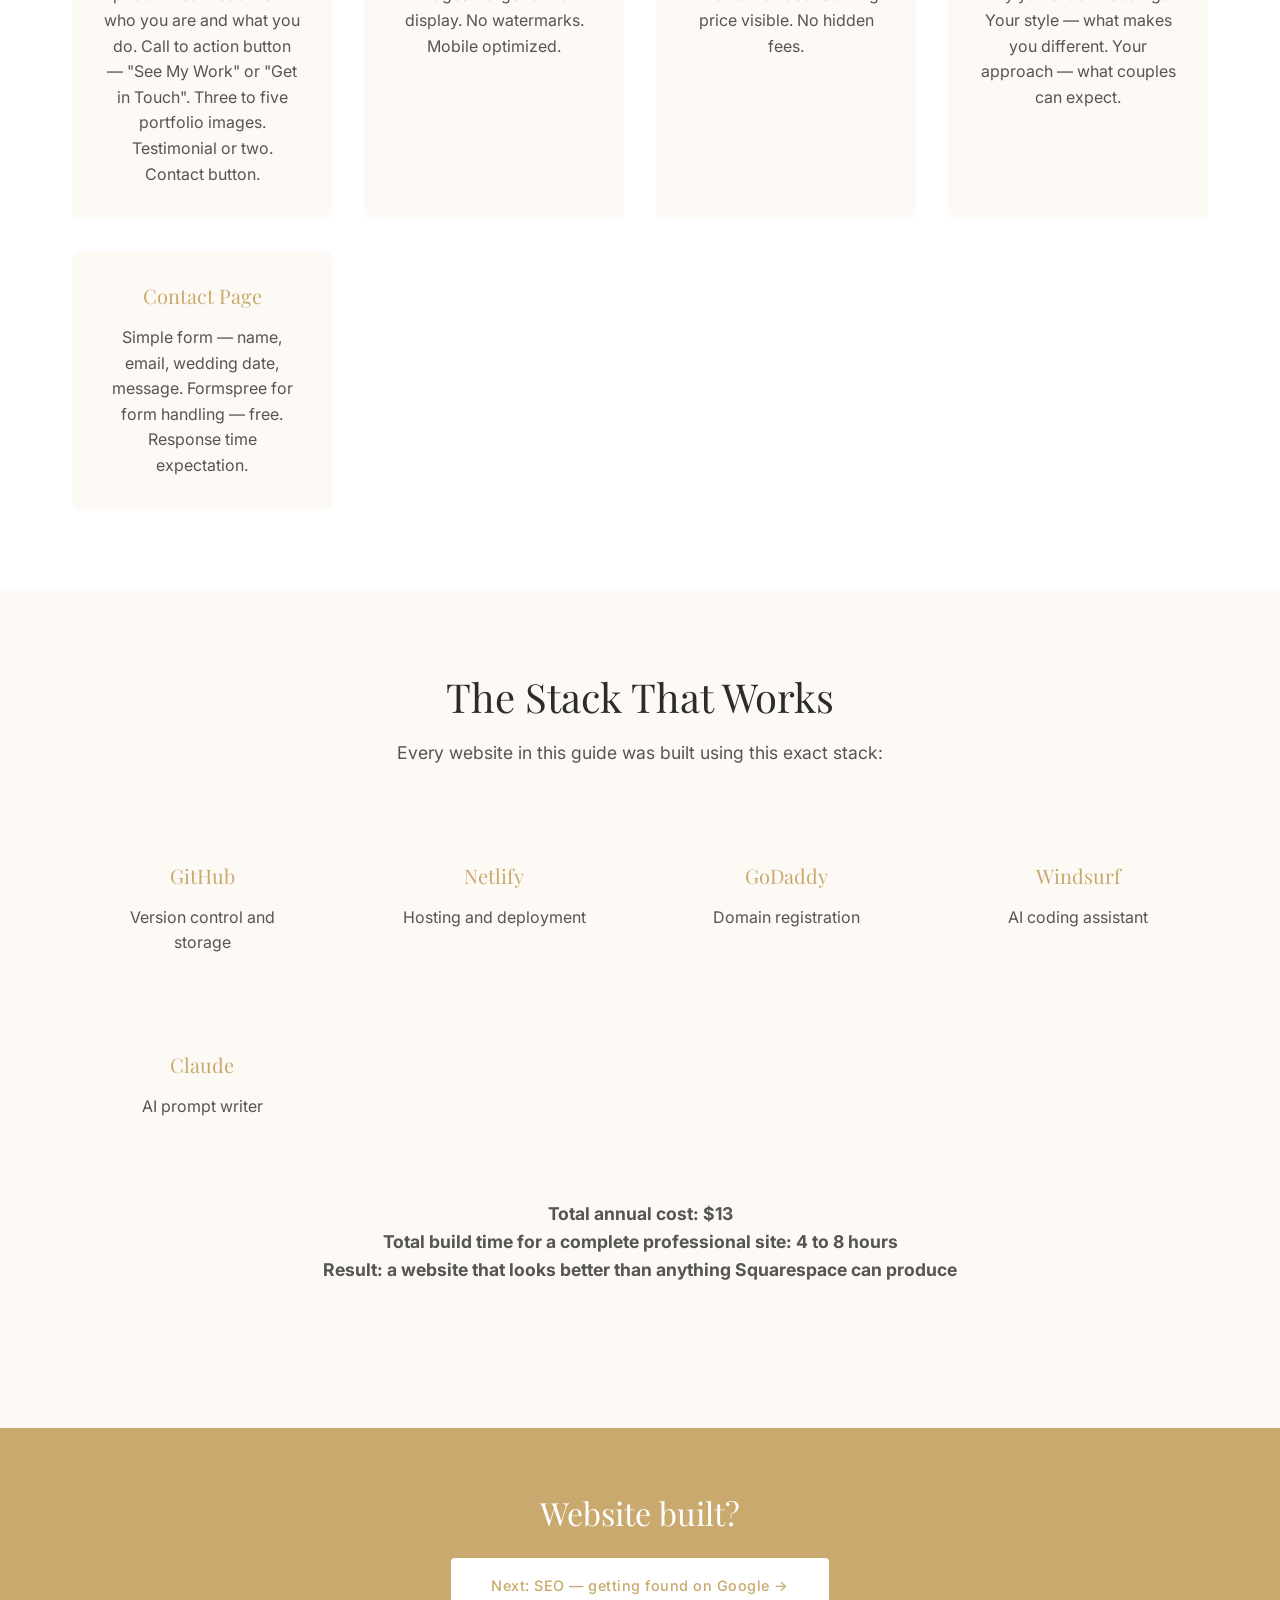
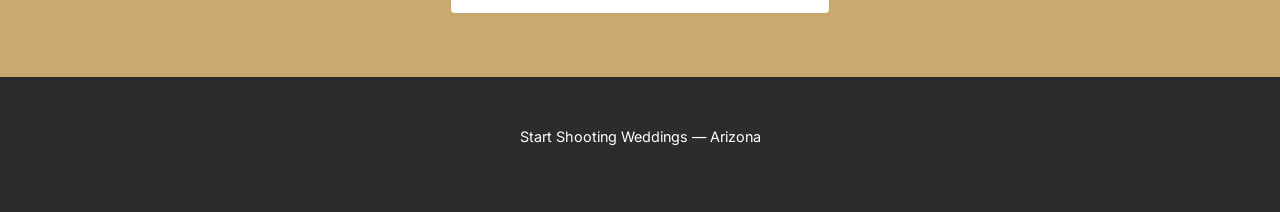
==== commit 800b51f2: "Add marketing guide and certificate page, update navigation on all pages" ====
--- a/build-your-website.html
+++ b/build-your-website.html
@@ -38,6 +38,8 @@
                 <a href="portfolio-and-booking.html">Portfolio & Booking</a>
                 <a href="build-your-website.html">Build Your Website</a>
                 <a href="seo.html">SEO</a>
+                <a href="marketing.html">Marketing</a>
+                <a href="certificate.html">Certificate</a>
             </div>
             <button class="hamburger" aria-label="Toggle menu">
                 <span></span>
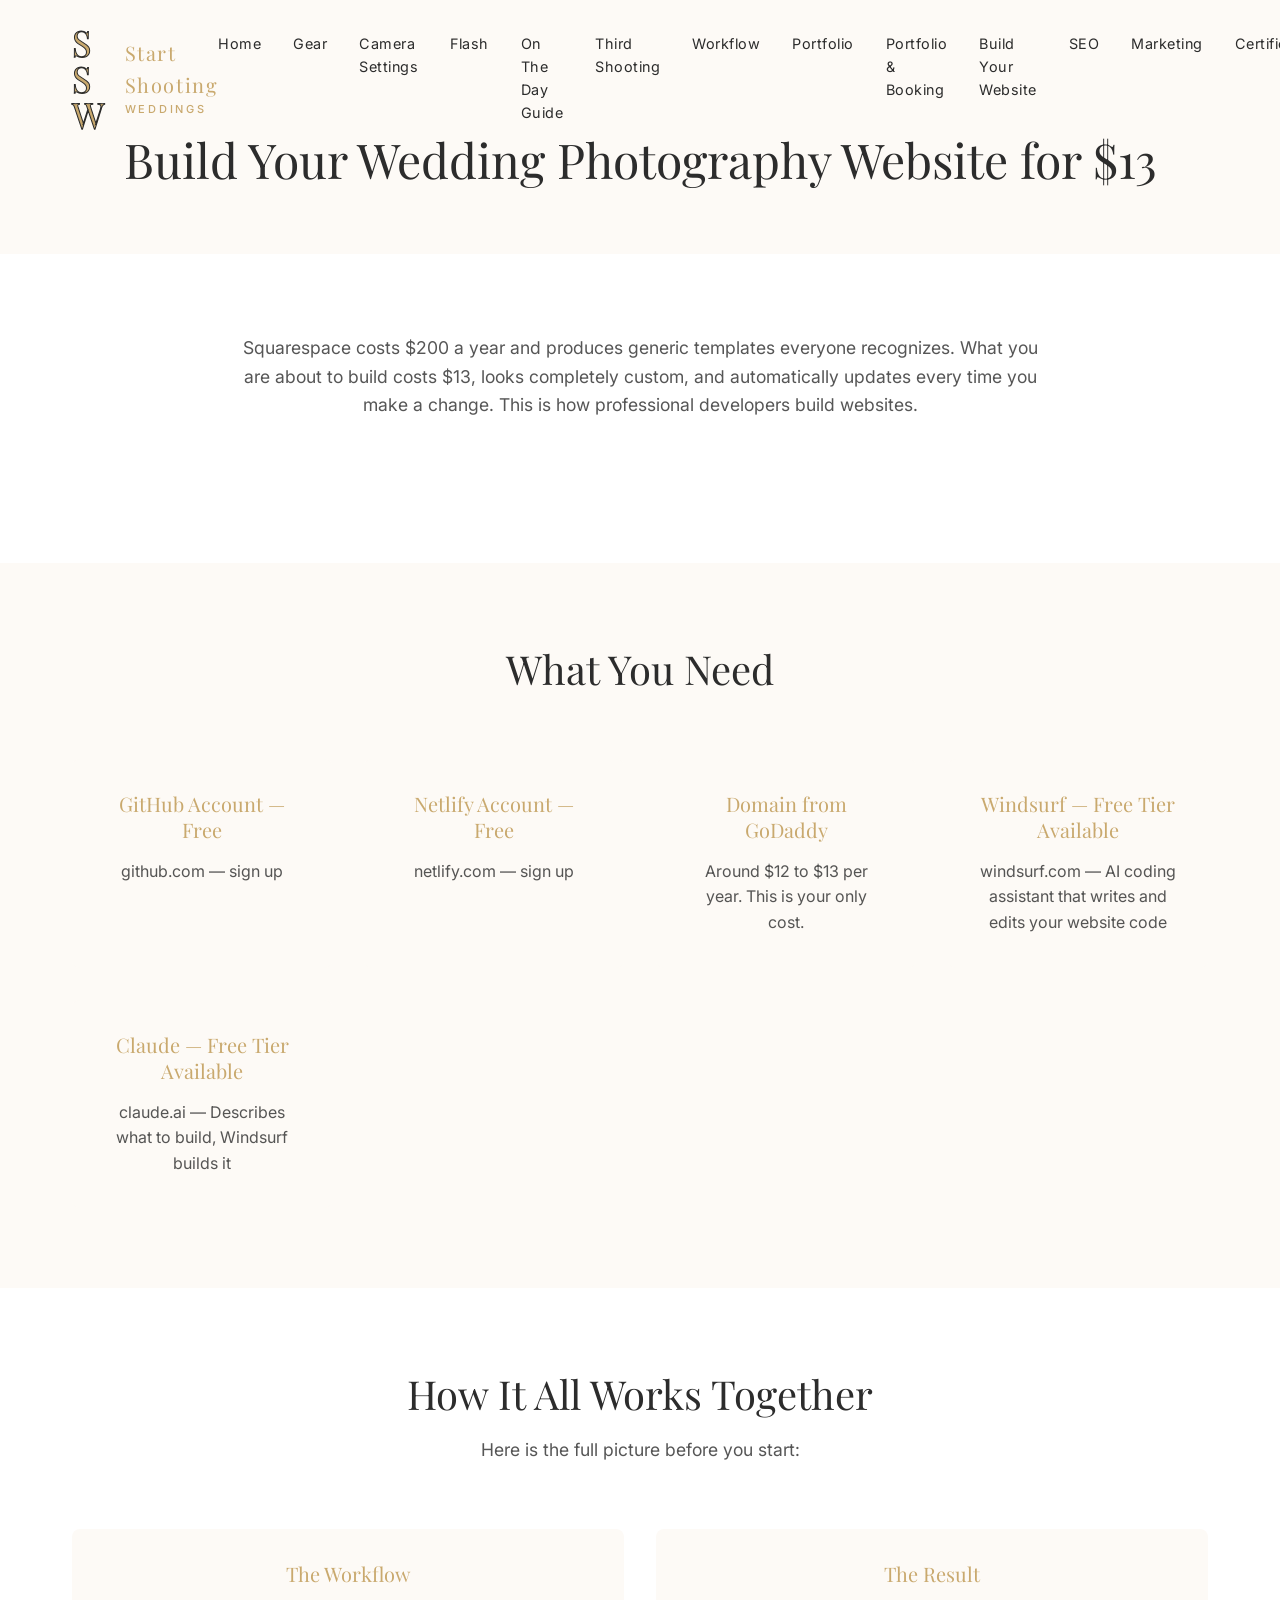
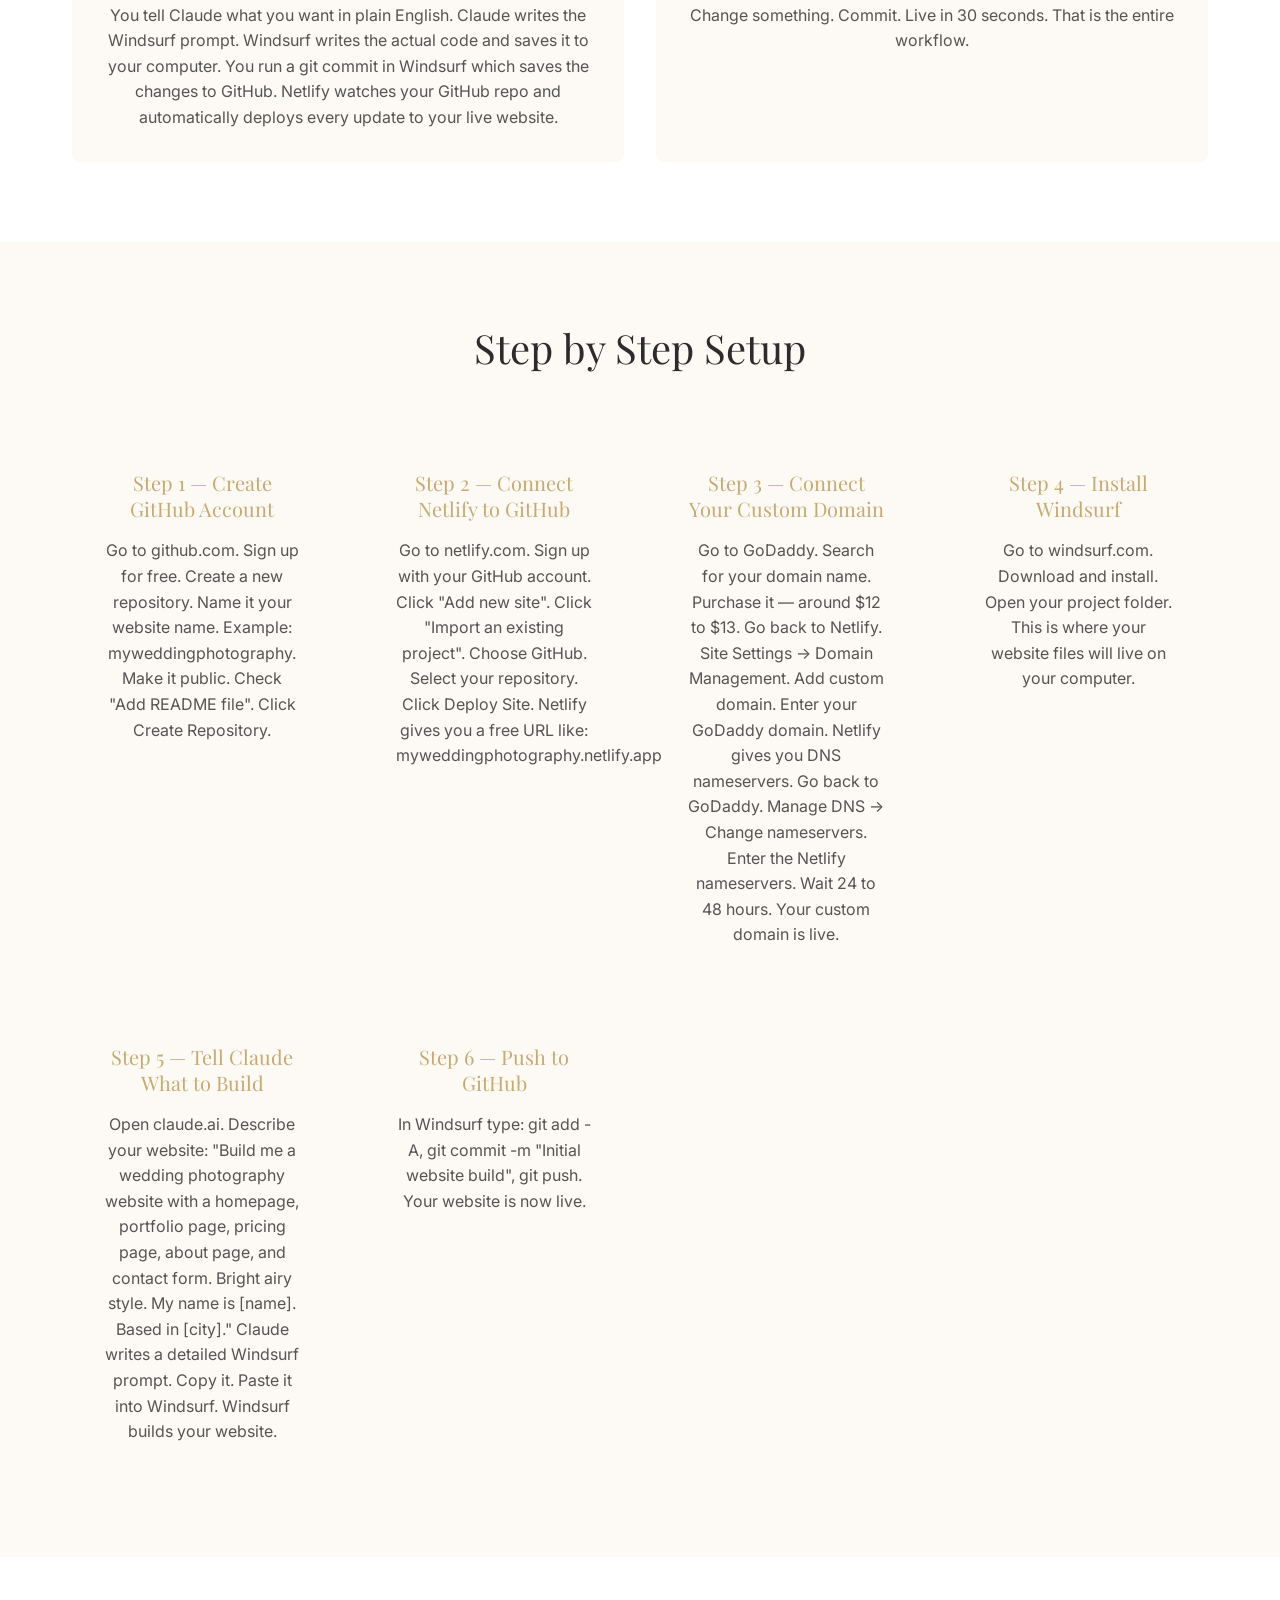
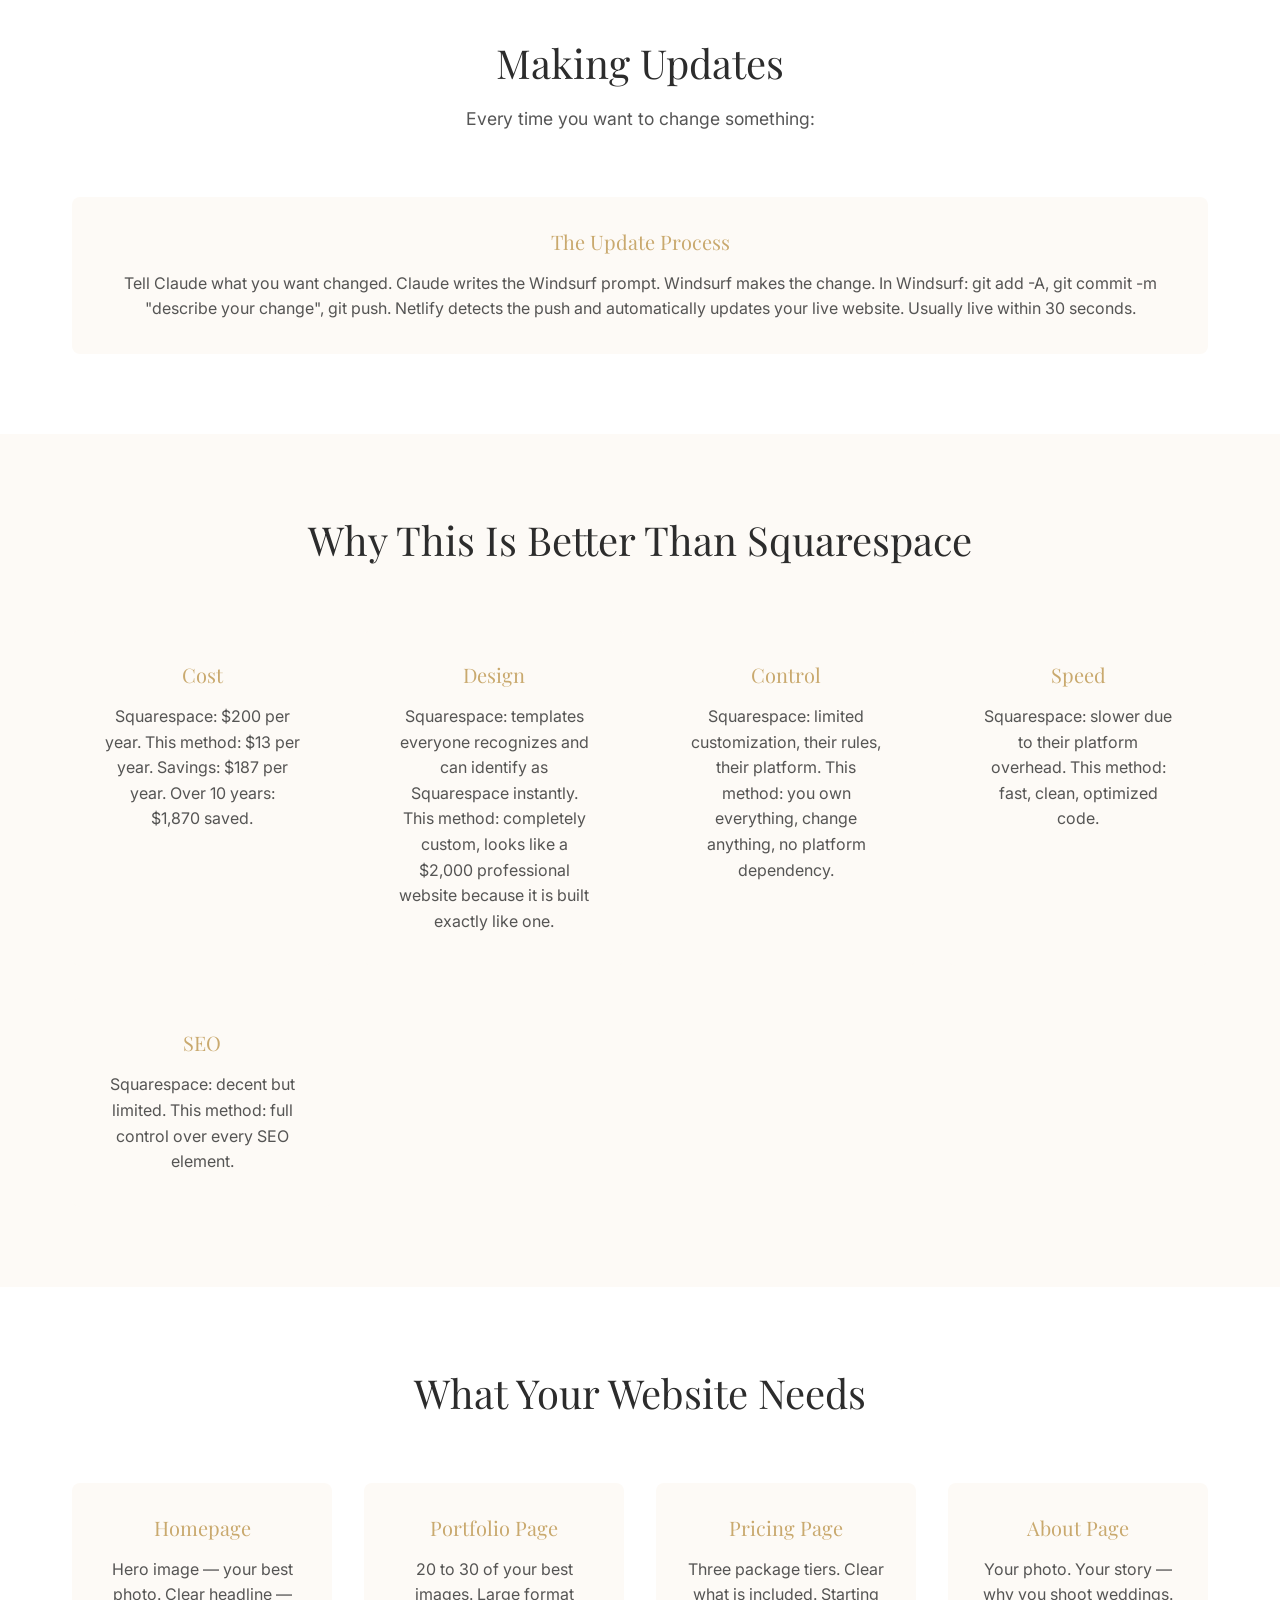
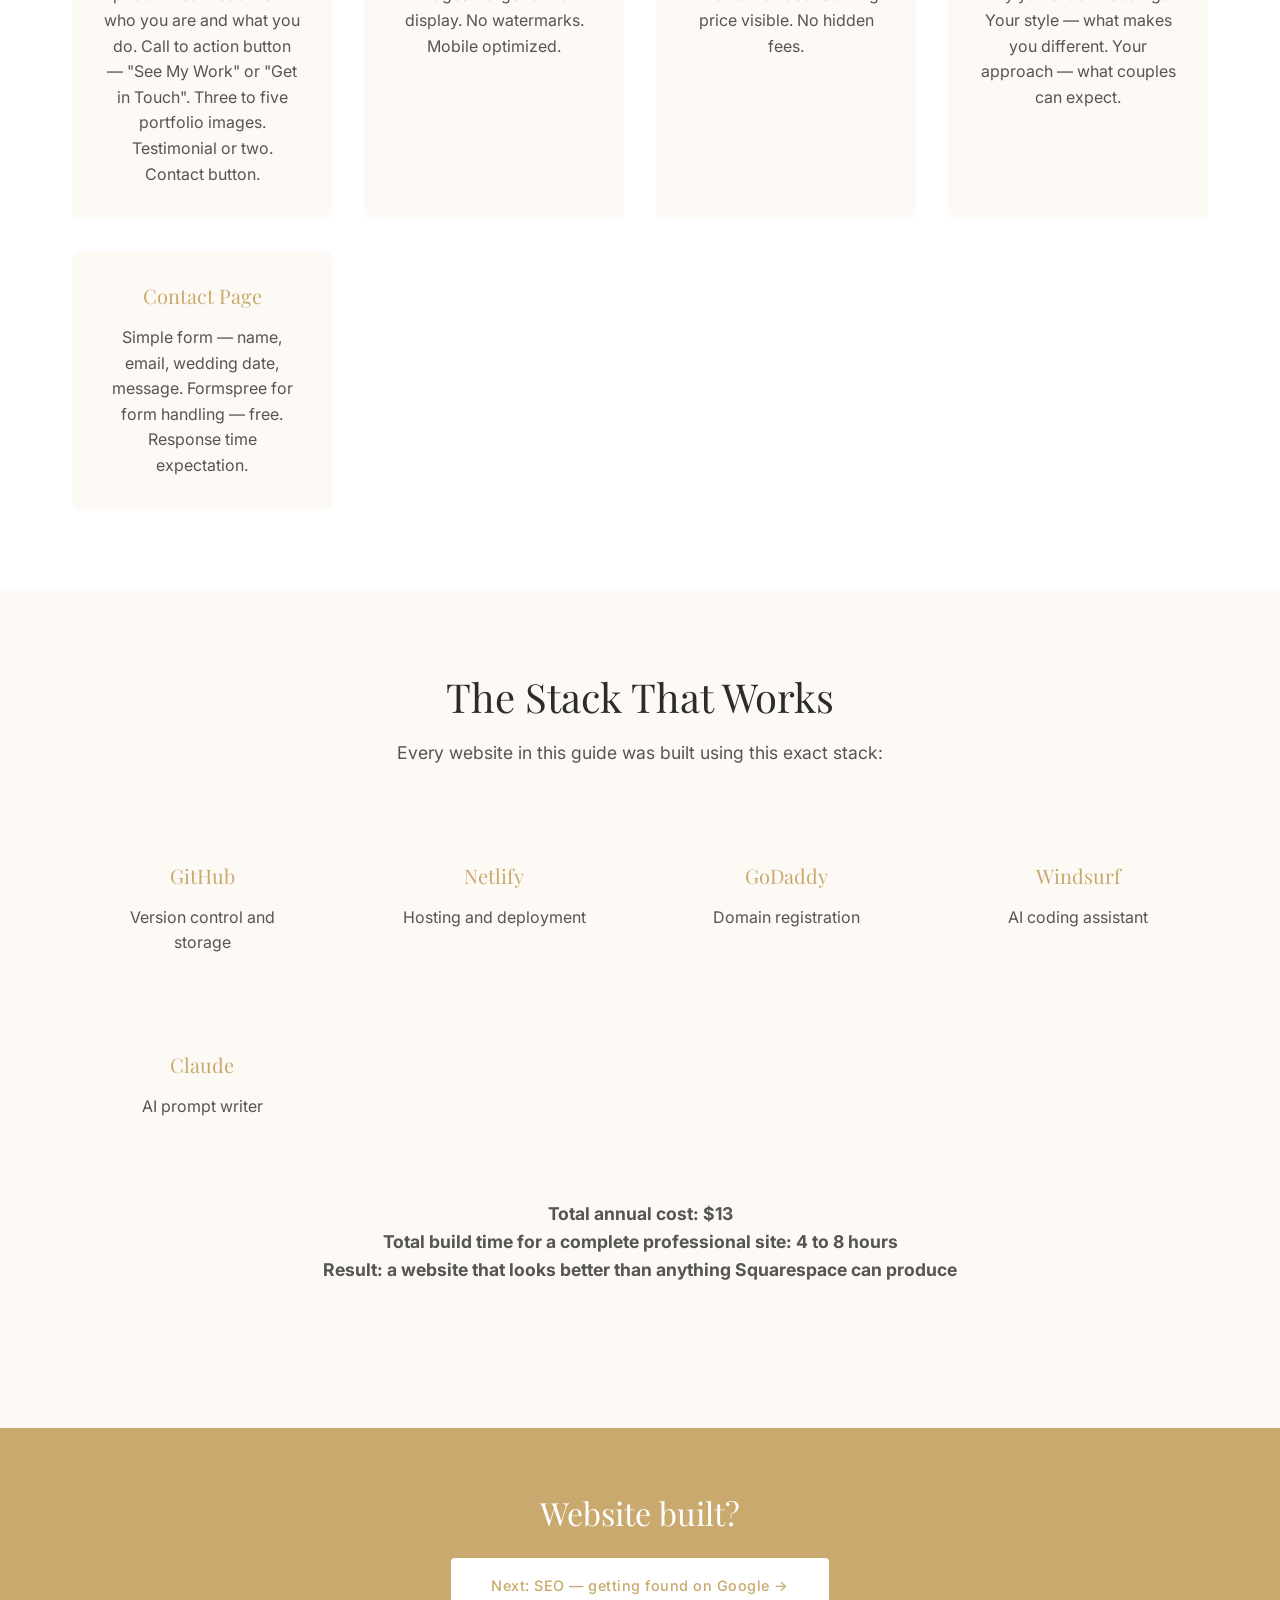
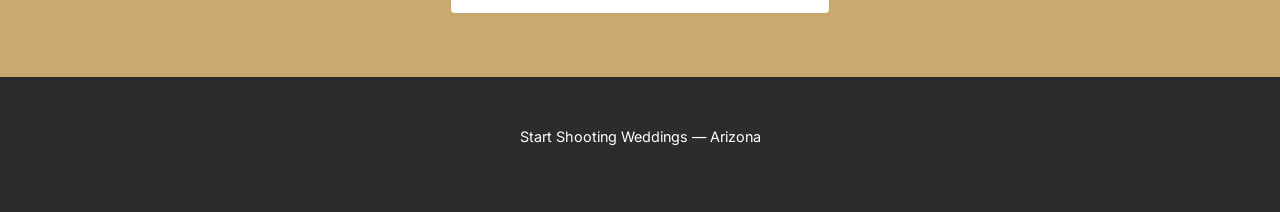
==== commit 4a93d0f6: "Add on-the-day-guide with posing, shot lists, and bridal party recommendations. Add print button for" ====
--- a/build-your-website.html
+++ b/build-your-website.html
@@ -32,6 +32,7 @@
                 <a href="gear.html">Gear</a>
                 <a href="camera-settings.html">Camera Settings</a>
                 <a href="flash.html">Flash</a>
+                <a href="on-the-day-guide.html">On The Day Guide</a>
                 <a href="third-shooting.html">Third Shooting</a>
                 <a href="wedding-day-workflow.html">Workflow</a>
                 <a href="portfolio.html">Portfolio</a>
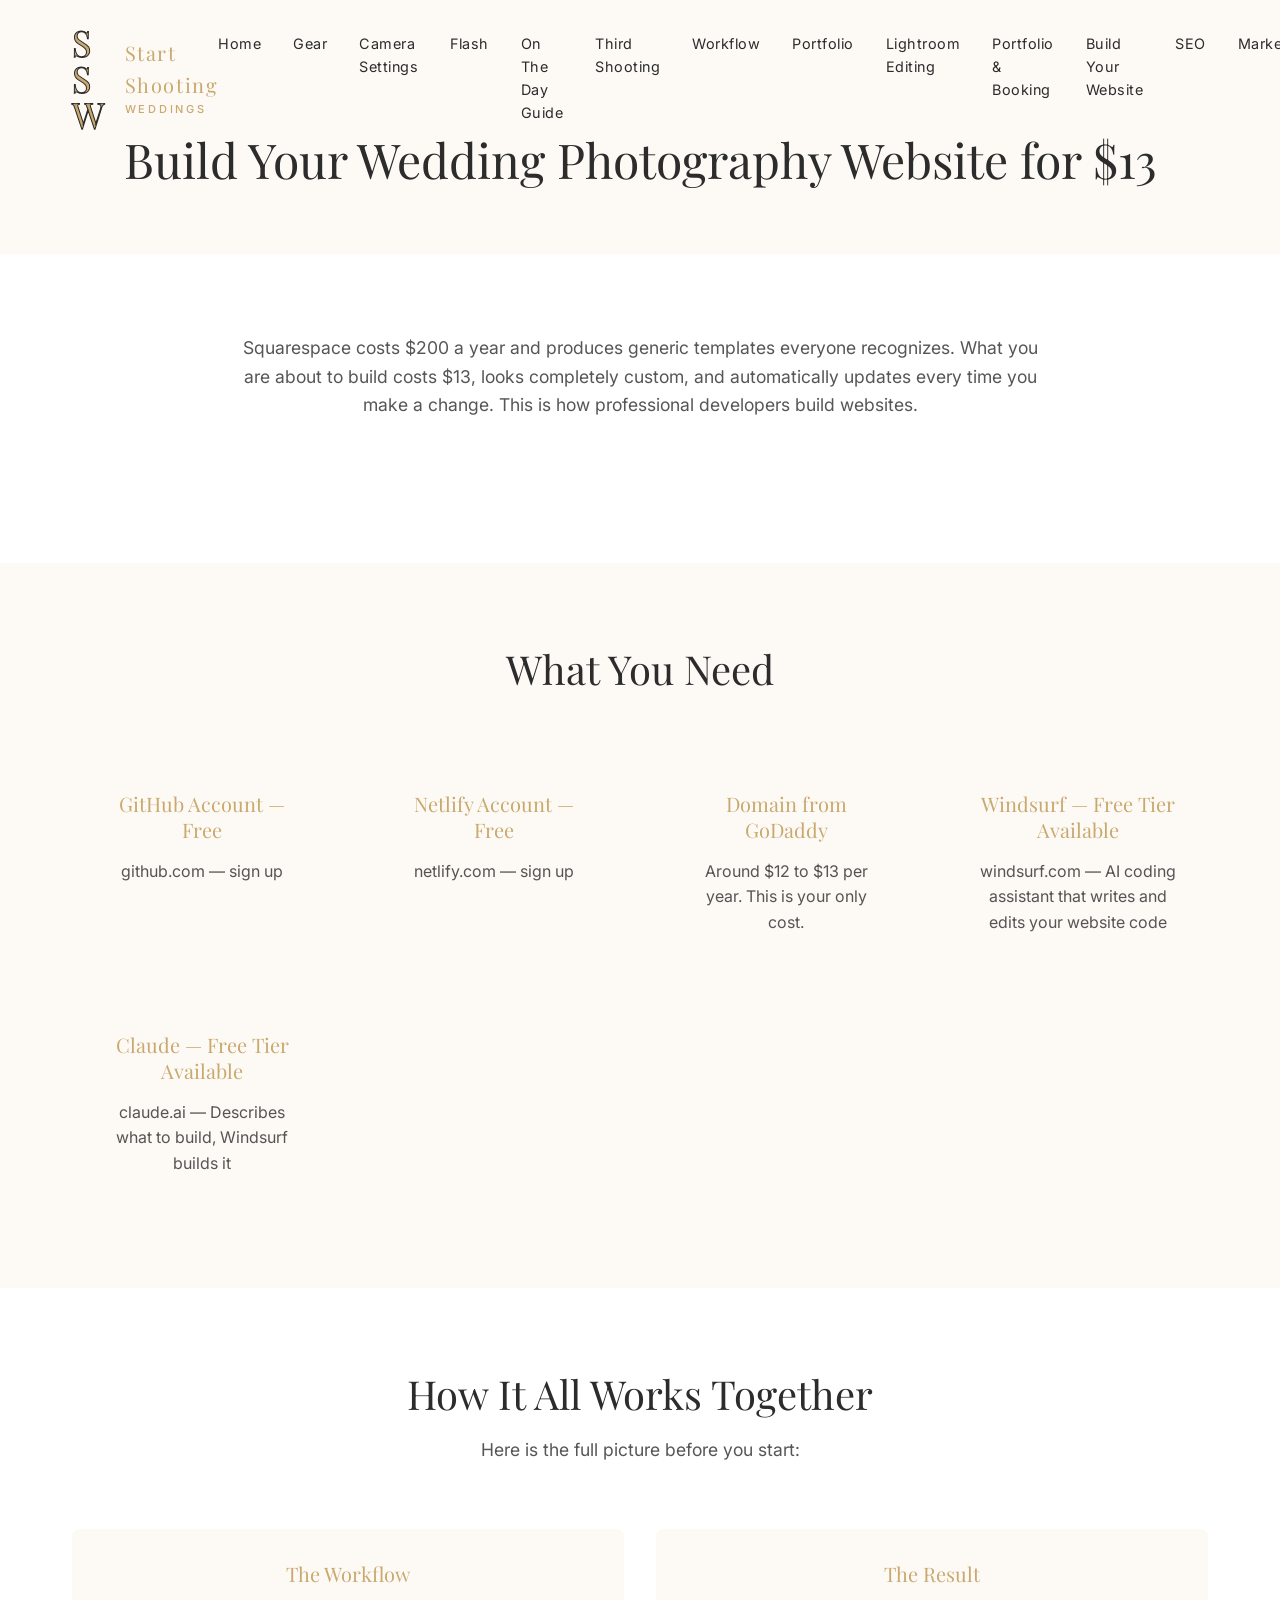
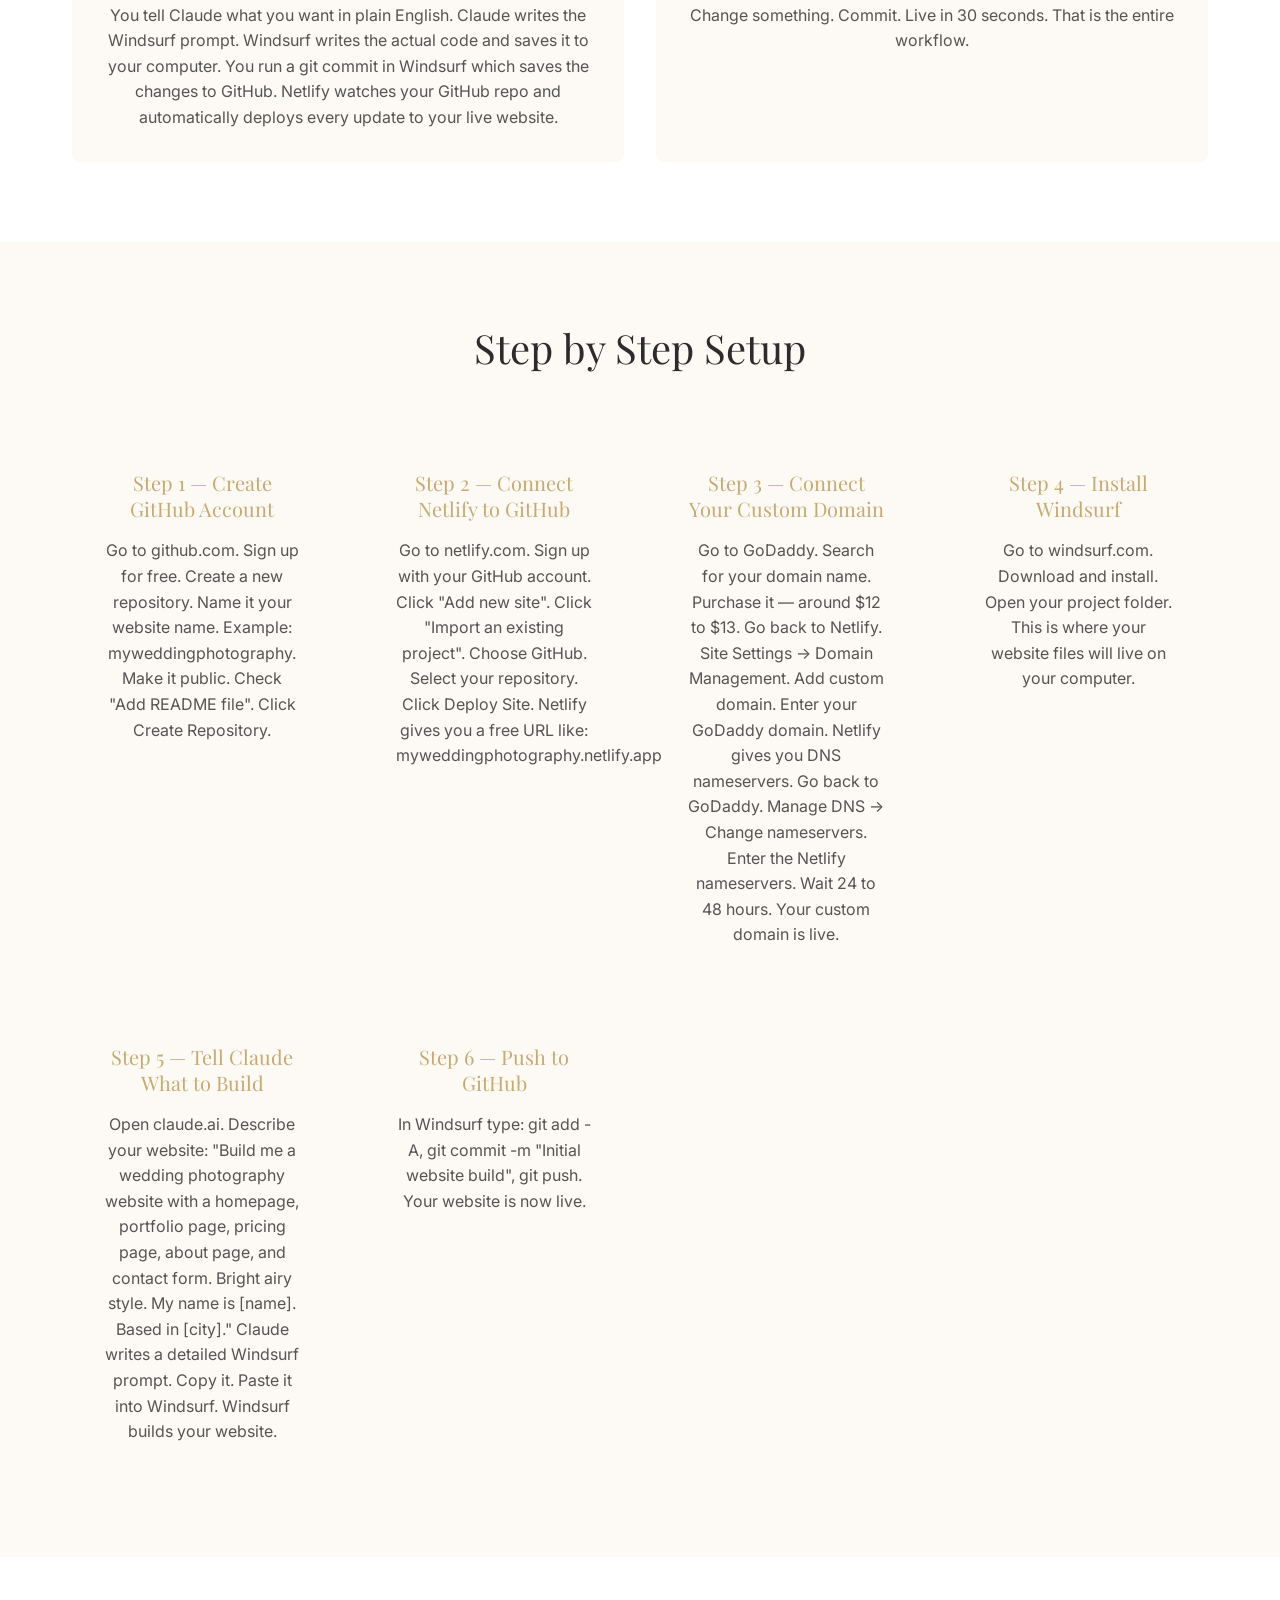
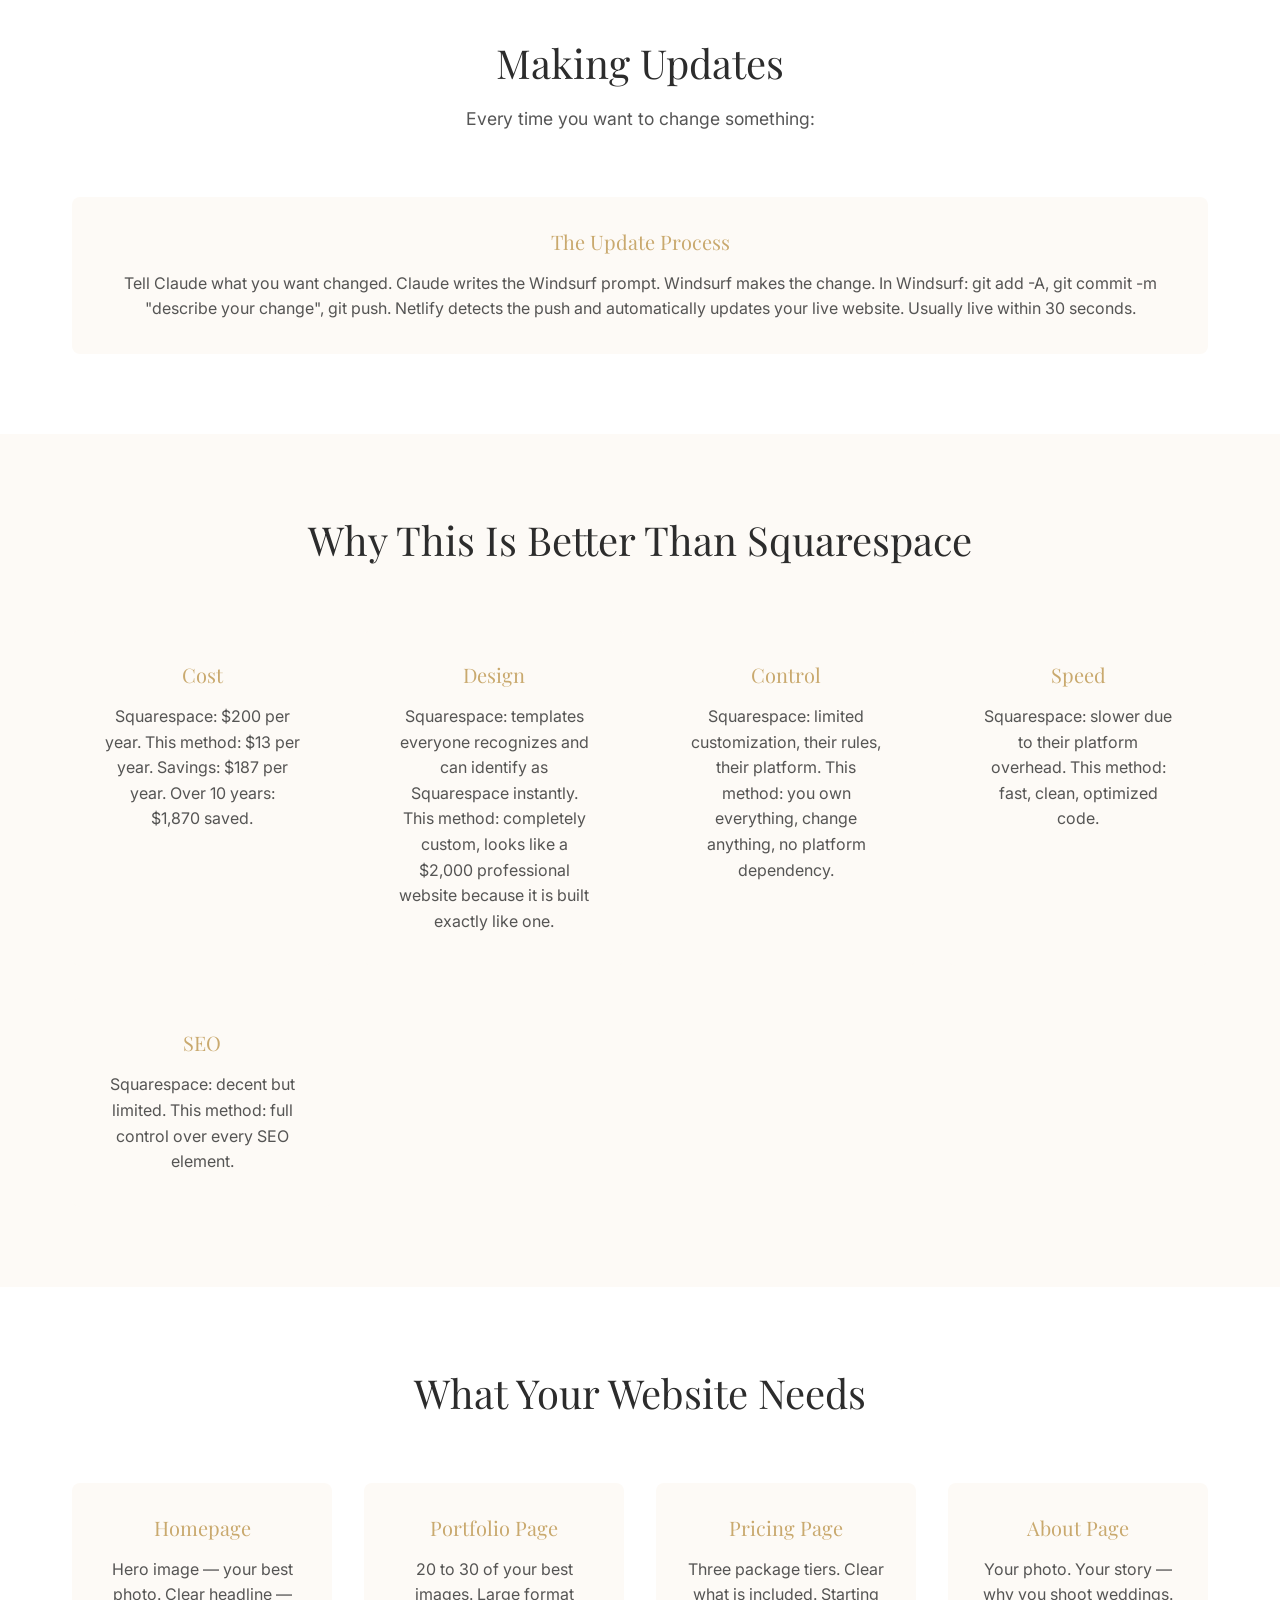
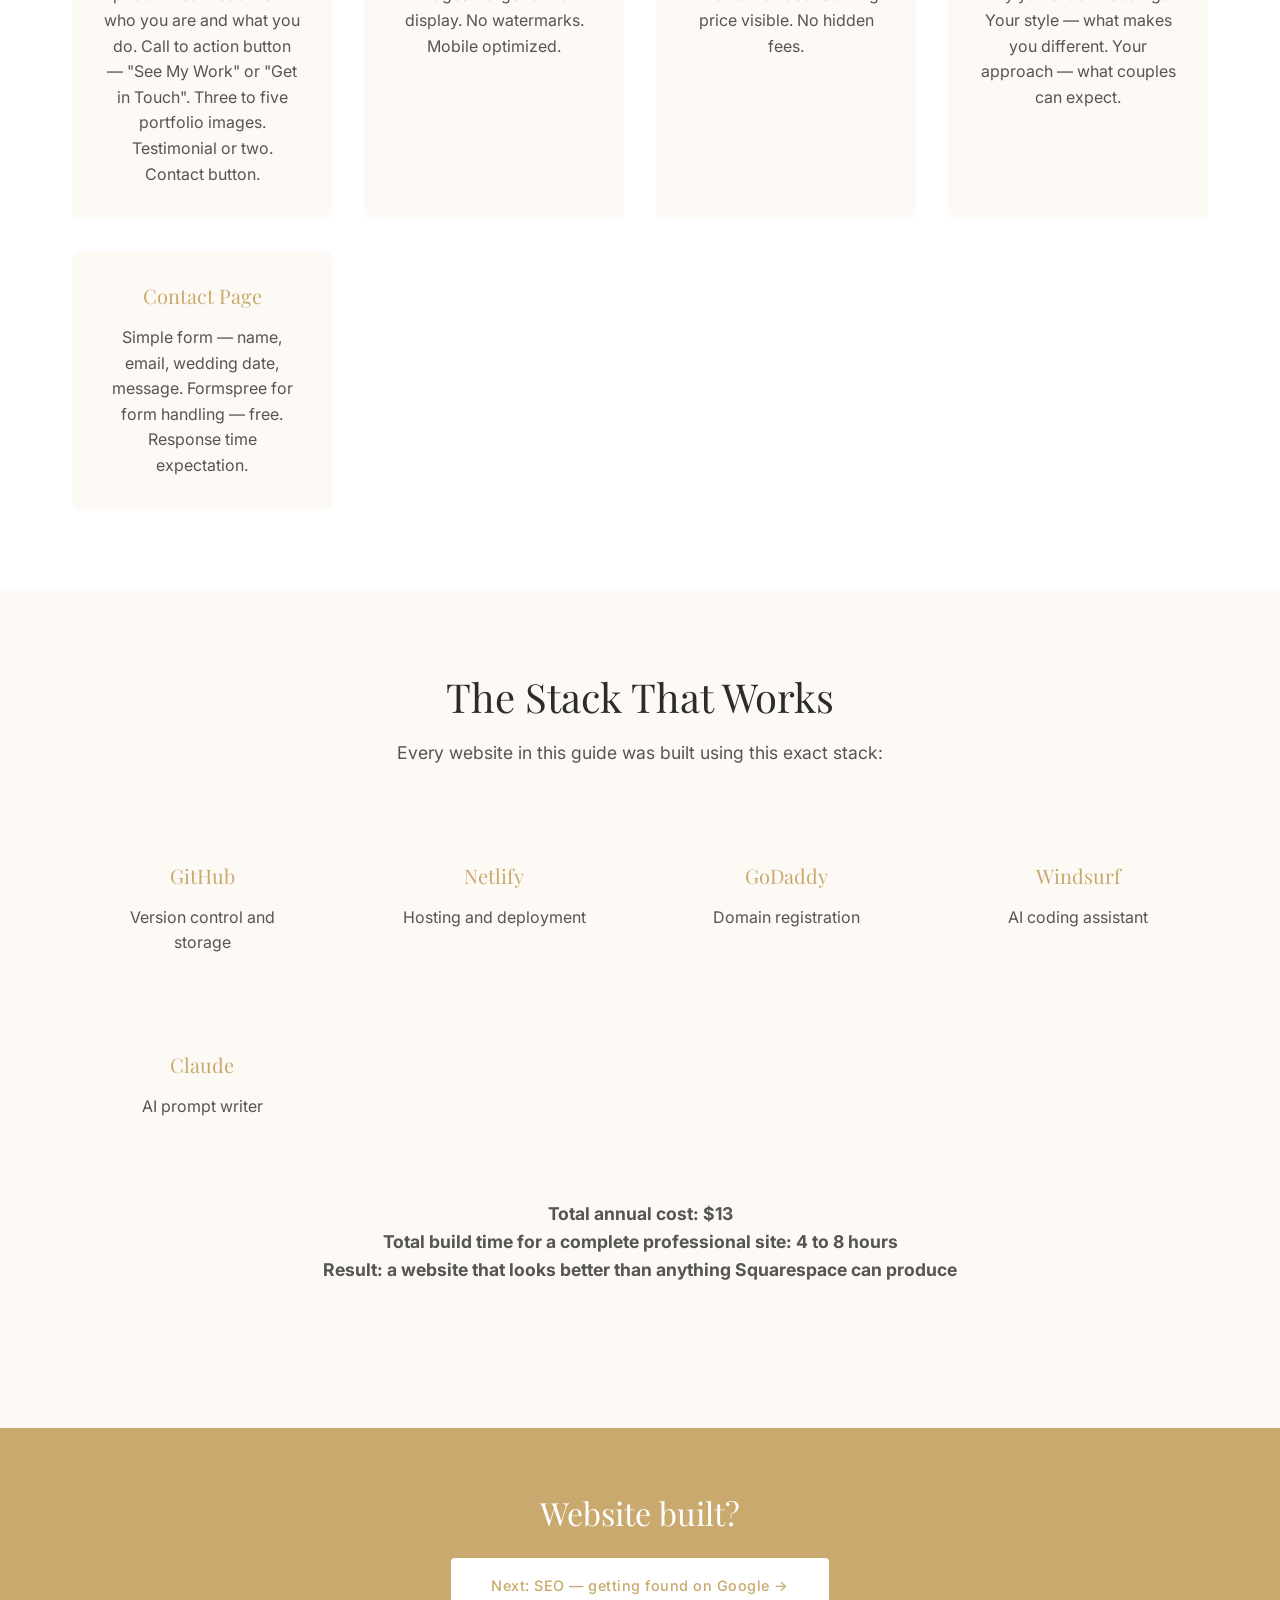
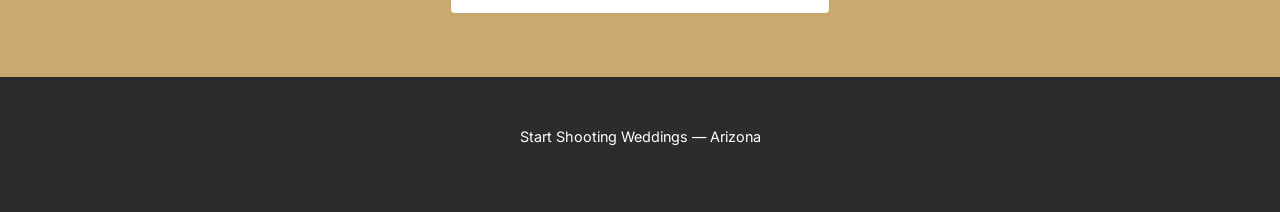
==== commit 3b114d06: "Add lightroom-editing.html with comprehensive Lightroom guide including batch editing. Update naviga" ====
--- a/build-your-website.html
+++ b/build-your-website.html
@@ -36,6 +36,7 @@
                 <a href="third-shooting.html">Third Shooting</a>
                 <a href="wedding-day-workflow.html">Workflow</a>
                 <a href="portfolio.html">Portfolio</a>
+                <a href="lightroom-editing.html">Lightroom Editing</a>
                 <a href="portfolio-and-booking.html">Portfolio & Booking</a>
                 <a href="build-your-website.html">Build Your Website</a>
                 <a href="seo.html">SEO</a>
